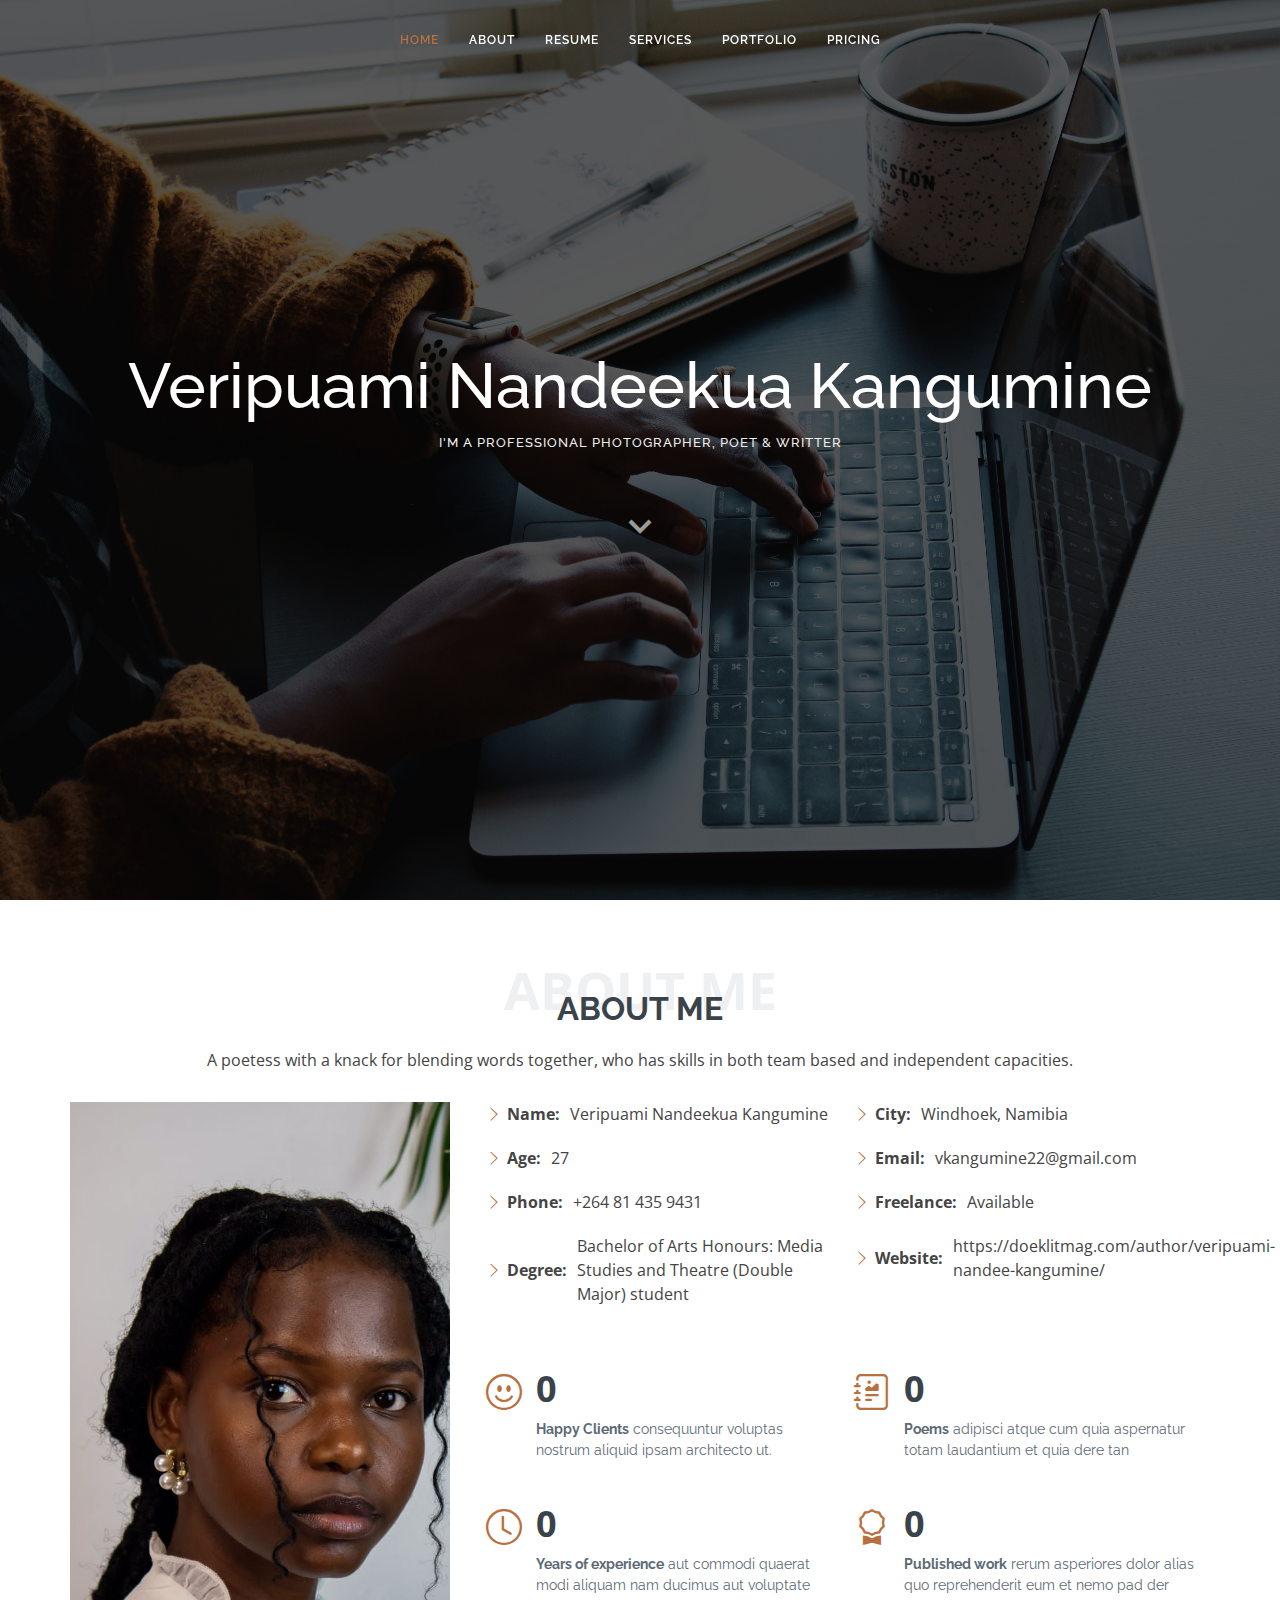
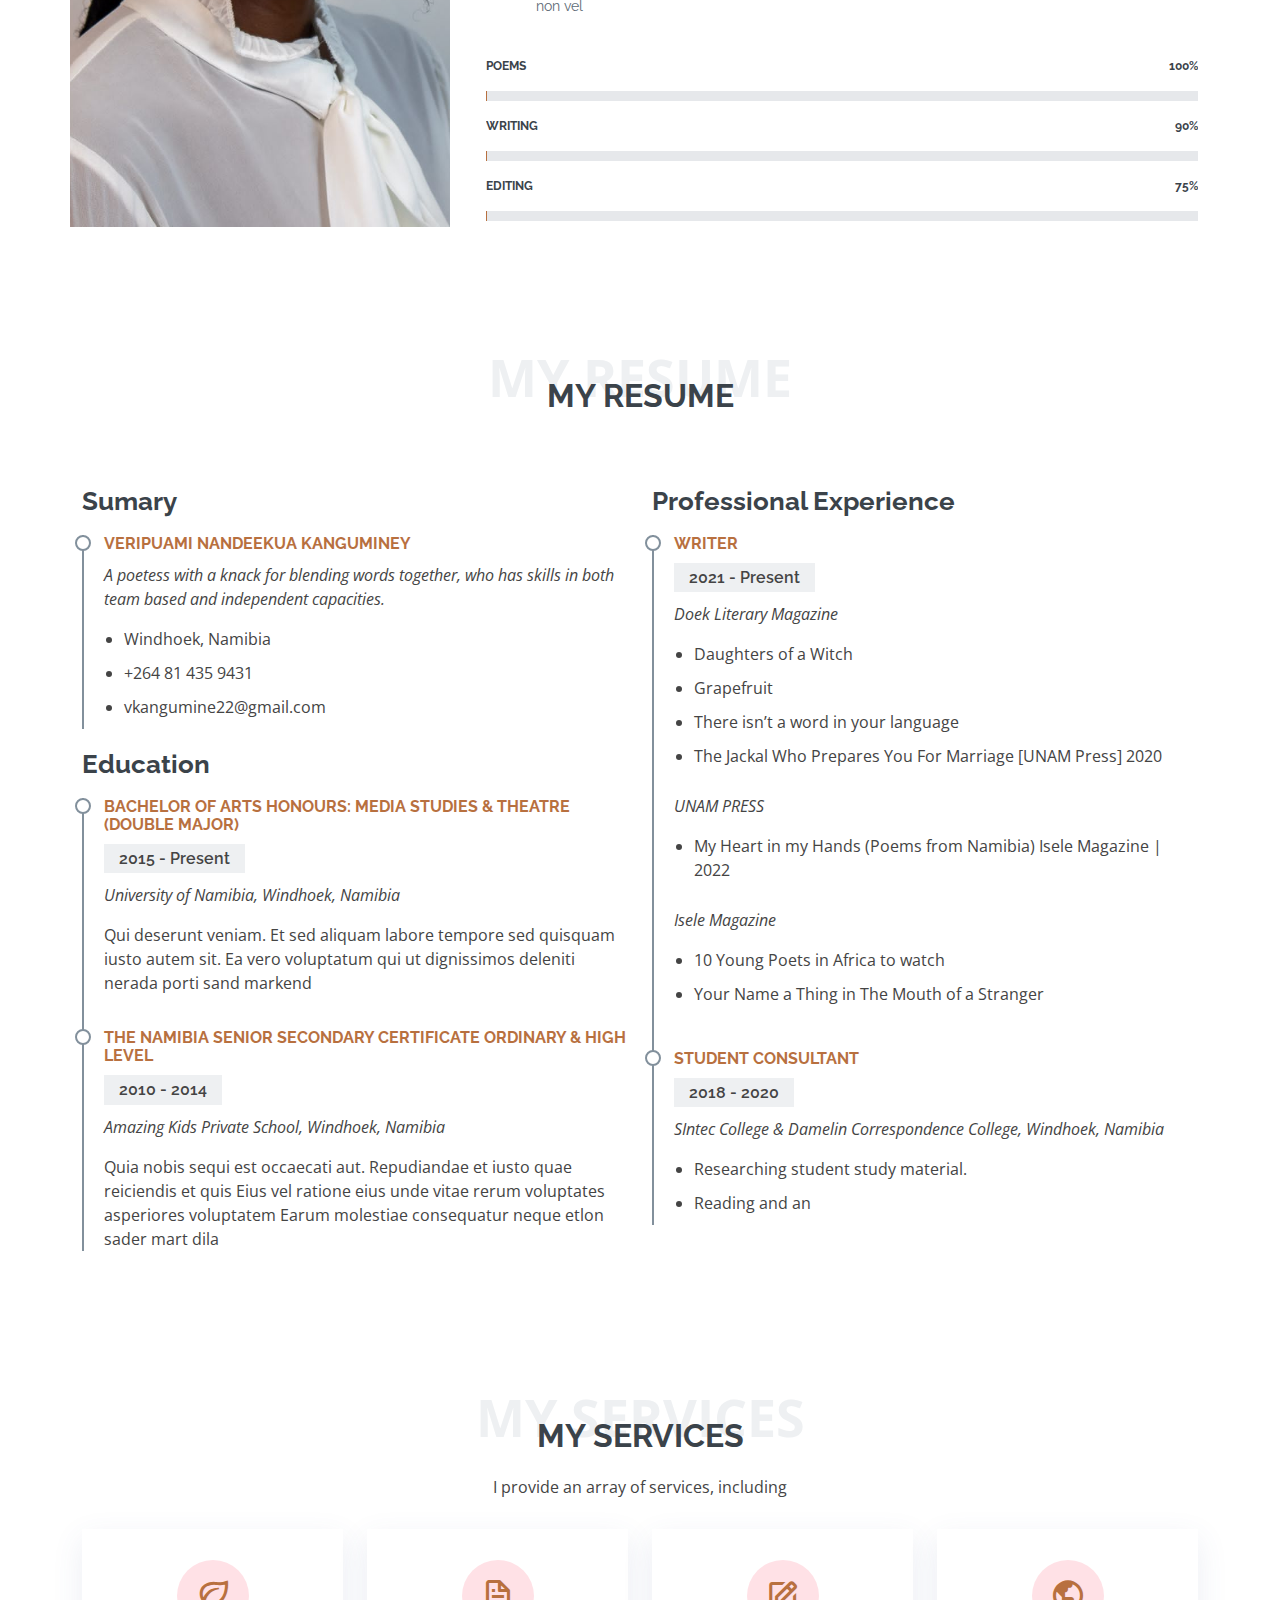
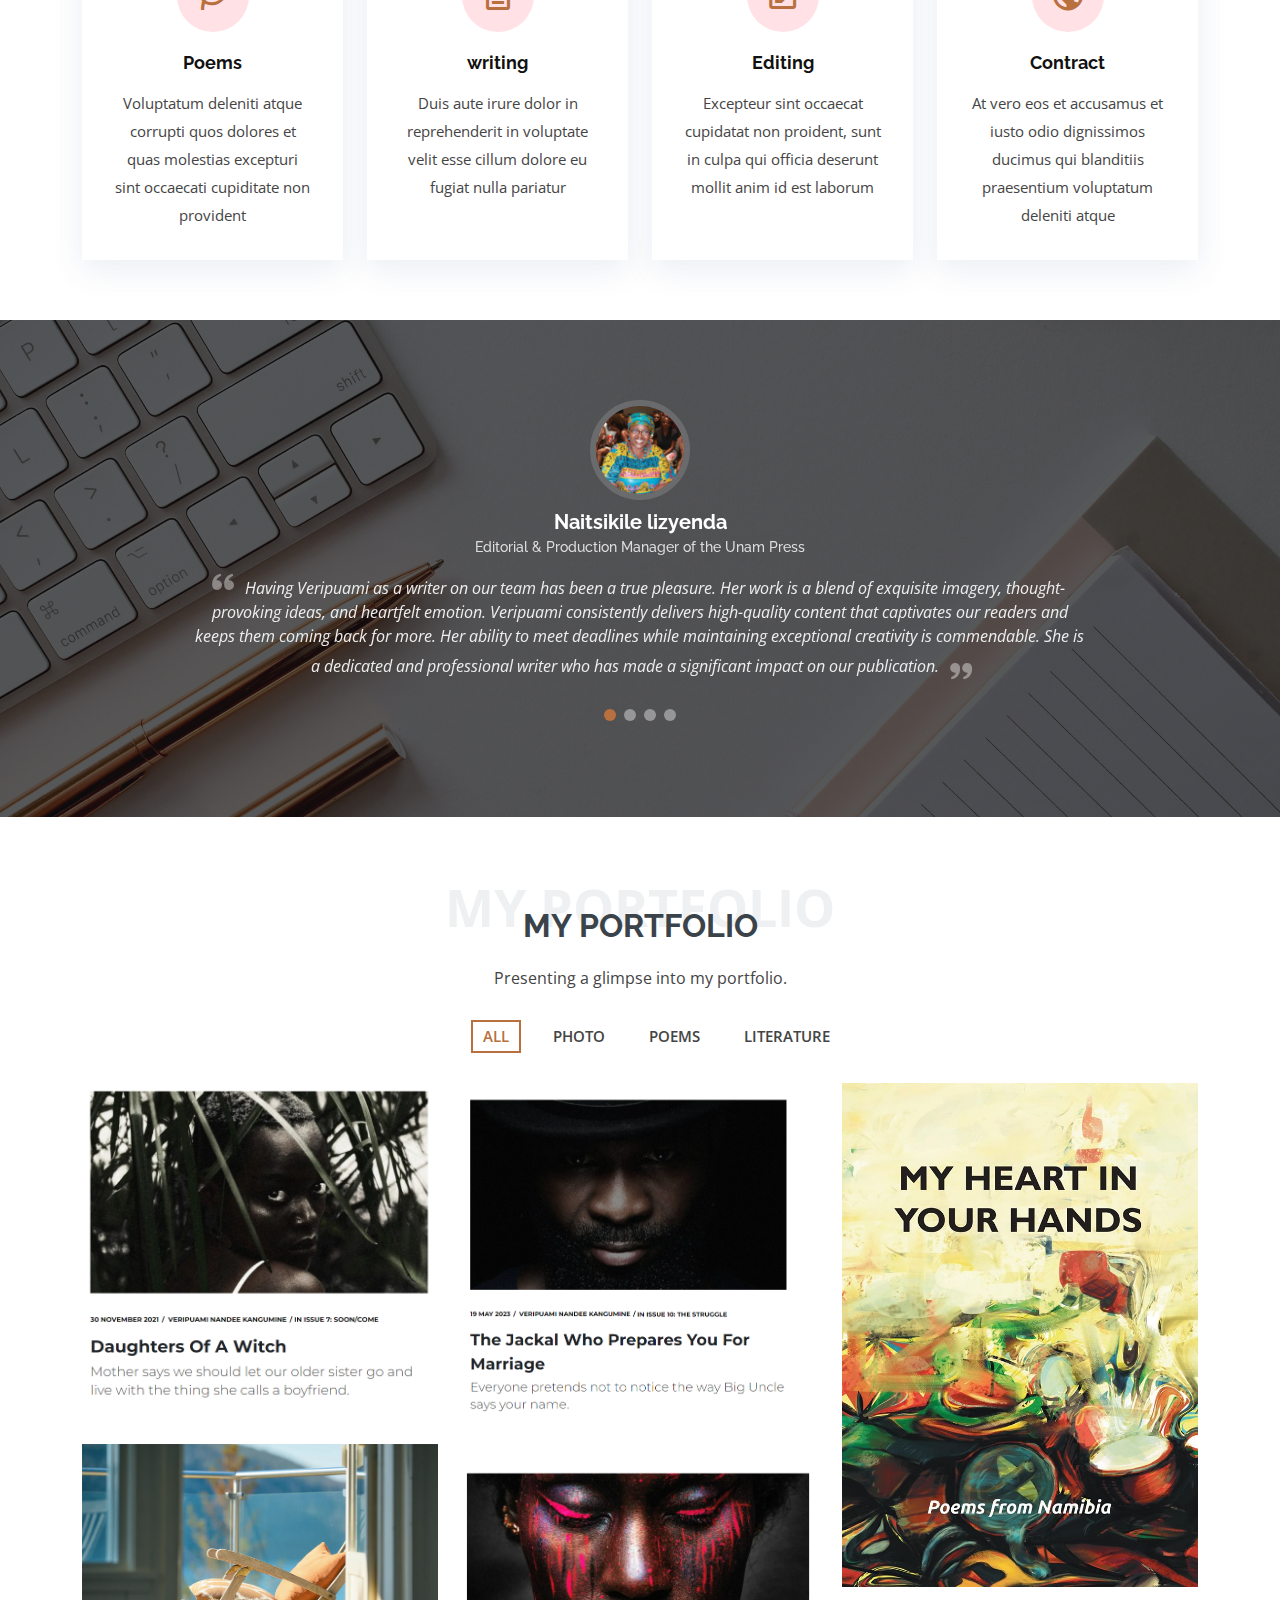
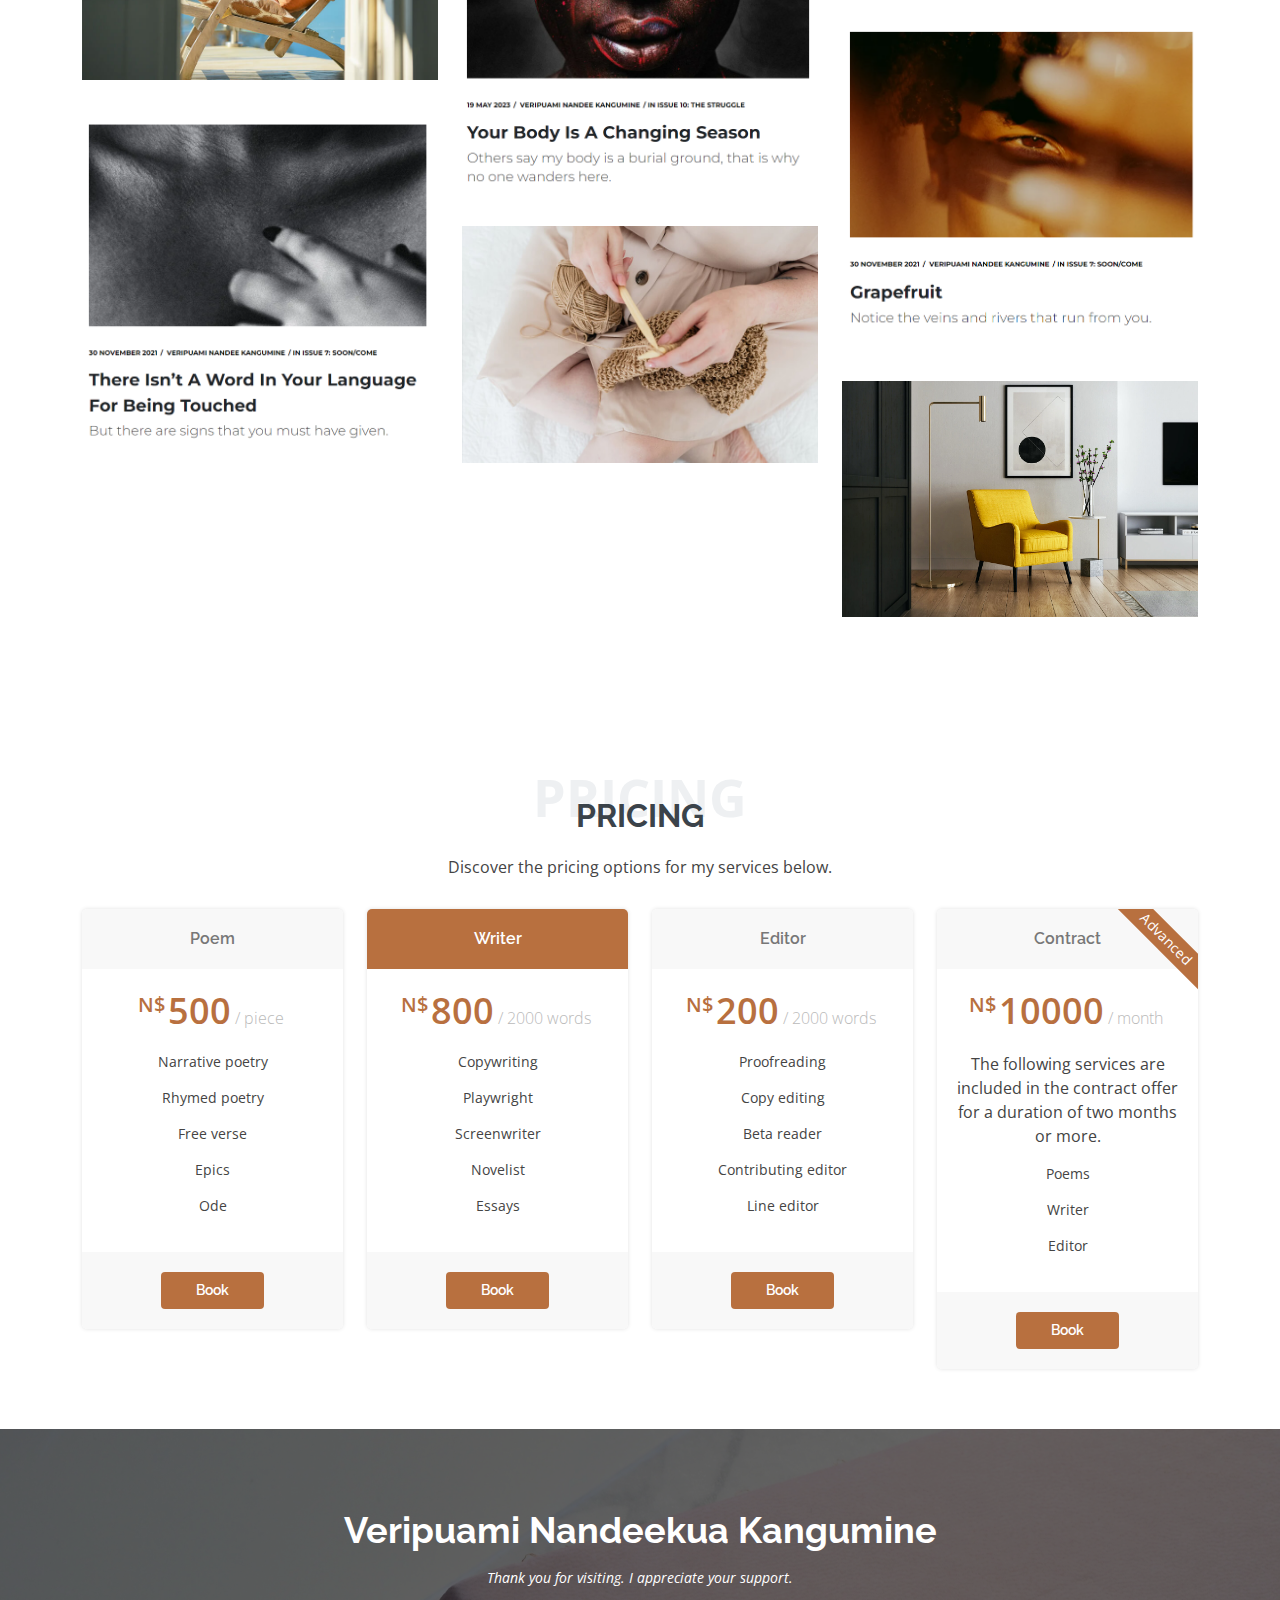
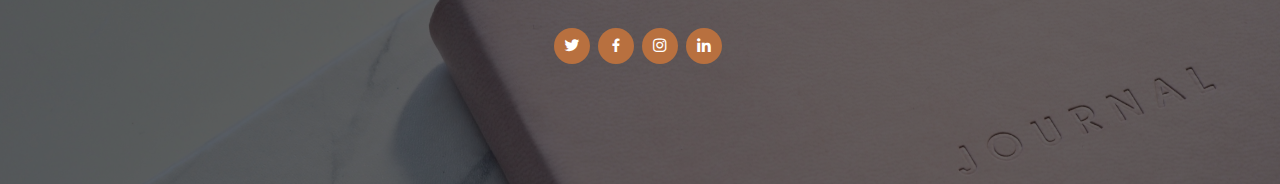
==== index.html @ 89e5da0b "files" ====
<!DOCTYPE html>
<html lang="en">

<head>
  <meta charset="utf-8">
  <meta content="width=device-width, initial-scale=1.0" name="viewport">

  <title>Veripuami Nandeekua Kangumine</title>
  <meta content="" name="description">
  <meta content="" name="keywords">

  <!-- Favicons -->
  <link href="assets/img/ICON.png" rel="icon">
  <link href="assets/img/ICON.png" rel="apple-touch-icon">

  <!-- Google Fonts -->
  <link href="https://fonts.googleapis.com/css?family=Open+Sans:300,300i,400,400i,600,600i,700,700i|Raleway:300,300i,400,400i,500,500i,600,600i,700,700i|Satisfy" rel="stylesheet">

  <!-- Vendor CSS Files -->
  <link href="assets/vendor/bootstrap/css/bootstrap.min.css" rel="stylesheet">
  <link href="assets/vendor/bootstrap-icons/bootstrap-icons.css" rel="stylesheet">
  <link href="assets/vendor/boxicons/css/boxicons.min.css" rel="stylesheet">
  <link href="assets/vendor/glightbox/css/glightbox.min.css" rel="stylesheet">
  <link href="assets/vendor/swiper/swiper-bundle.min.css" rel="stylesheet">

  <!-- Template Main CSS File -->
  <link href="assets/css/style.css" rel="stylesheet">

  <!-- =======================================================
  * Template Name: Laura
  * Updated: May 30 2023 with Bootstrap v5.3.0
  * Template URL: https://bootstrapmade.com/laura-free-creative-bootstrap-theme/
  * Author: BootstrapMade.com
  * License: https://bootstrapmade.com/license/
  ======================================================== -->
</head>

<body>

  <!-- ======= Header ======= -->
  <header id="header" class="fixed-top d-flex justify-content-center align-items-center header-transparent">

    <nav id="navbar" class="navbar">
      <ul>
        <li><a class="nav-link scrollto active" href="#hero">Home</a></li>
        <li><a class="nav-link scrollto" href="#about">About</a></li>
        <li><a class="nav-link scrollto" href="#resume">Resume</a></li>
        <li><a class="nav-link scrollto" href="#services">Services</a></li>
        <li><a class="nav-link scrollto " href="#portfolio">Portfolio</a></li>
        <li><a class="nav-link scrollto" href="#pricing">Pricing</a></li>
      </ul>
      <i class="bi bi-list mobile-nav-toggle"></i>
    </nav><!-- .navbar -->

  </header><!-- End Header -->

  <!-- ======= Hero Section ======= -->
  <section id="hero">
    <div class="hero-container">
      <h1>Veripuami Nandeekua Kangumine</h1>
      <h2>I'm a Professional Photographer, Poet & Writter</h2>
      <a href="#about" class="btn-scroll scrollto" title="Scroll Down"><i class="bx bx-chevron-down"></i></a>
    </div>
  </section><!-- End Hero -->

  <main id="main">

    <!-- ======= About Me Section ======= -->
    <section id="about" class="about">
      <div class="container">

        <div class="section-title">
          <span>About Me</span>
          <h2>About Me</h2>
          <p>A poetess with a knack for blending words together, who has skills in both team based and independent capacities.</p>
        </div>

        <div class="row">
          <div class="image col-lg-4 d-flex align-items-stretch justify-content-center justify-content-lg-start"></div>
          <div class="col-lg-8 d-flex flex-column align-items-stretch">
            <div class="content ps-lg-4 d-flex flex-column justify-content-center">
              <div class="row">
                <div class="col-lg-6">
                  <ul>
                    <li><i class="bi bi-chevron-right"></i> <strong>Name:</strong> <span>Veripuami Nandeekua Kangumine</span></li>
                    <li><i class="bi bi-chevron-right"></i> <strong>Age:</strong> <span>27</span></li>
                    <li><i class="bi bi-chevron-right"></i> <strong>Phone:</strong> <span>+264 81 435 9431</span></li>
                    <li><i class="bi bi-chevron-right"></i> <strong>Degree:</strong> <span>Bachelor of Arts Honours: Media Studies
                      and Theatre (Double Major) student</span></li>
                    
                  </ul>
                </div>
                <div class="col-lg-6">
                  <ul>
                    <li><i class="bi bi-chevron-right"></i> <strong>City:</strong> <span>Windhoek, Namibia</span></li>
                    <li><i class="bi bi-chevron-right"></i> <strong>Email:</strong> <span>vkangumine22@gmail.com</span></li>
                    <li><i class="bi bi-chevron-right"></i> <strong>Freelance:</strong> <span>Available</span></li>
                    <li><i class="bi bi-chevron-right"></i> <strong>Website:</strong> <span>https://doeklitmag.com/author/veripuami-nandee-kangumine/</span></li>
                  </ul>
                </div>
              </div>
              <div class="row mt-n4">
                <div class="col-md-6 mt-5 d-md-flex align-items-md-stretch">
                  <div class="count-box">
                    <i class="bi bi-emoji-smile" style="color: #b8703f;"></i>
                    <span data-purecounter-start="0" data-purecounter-end="3" data-purecounter-duration="1" class="purecounter"></span>
                    <p><strong>Happy Clients</strong> consequuntur voluptas nostrum aliquid ipsam architecto ut.</p>
                  </div>
                </div>

                <div class="col-md-6 mt-5 d-md-flex align-items-md-stretch">
                  <div class="count-box">
                    <i class="bi bi-journal-richtext" style="color: #b8703f;"></i>
                    <span data-purecounter-start="0" data-purecounter-end="215" data-purecounter-duration="1" class="purecounter"></span>
                    <p><strong>Poems</strong> adipisci atque cum quia aspernatur totam laudantium et quia dere tan</p>
                  </div>
                </div>

                <div class="col-md-6 mt-5 d-md-flex align-items-md-stretch">
                  <div class="count-box">
                    <i class="bi bi-clock" style="color: #b8703f;"></i>
                    <span data-purecounter-start="0" data-purecounter-end="5" data-purecounter-duration="1" class="purecounter"></span>
                    <p><strong>Years of experience</strong> aut commodi quaerat modi aliquam nam ducimus aut voluptate non vel</p>
                  </div>
                </div>

                <div class="col-md-6 mt-5 d-md-flex align-items-md-stretch">
                  <div class="count-box">
                    <i class="bi bi-award" style="color: #b8703f;"></i>
                    <span data-purecounter-start="0" data-purecounter-end="11" data-purecounter-duration="1" class="purecounter"></span>
                    <p><strong>Published work</strong> rerum asperiores dolor alias quo reprehenderit eum et nemo pad der</p>
                  </div>
                </div>
              </div>
            </div><!-- End .content-->

            <div class="skills-content ps-lg-4">
              <div class="progress">
                <span class="skill">Poems <i class="val">100%</i></span>
                <div class="progress-bar-wrap">
                  <div class="progress-bar" role="progressbar" aria-valuenow="100" aria-valuemin="0" aria-valuemax="100"></div>
                </div>
              </div>

              <div class="progress">
                <span class="skill">writing <i class="val">90%</i></span>
                <div class="progress-bar-wrap">
                  <div class="progress-bar" role="progressbar" aria-valuenow="90" aria-valuemin="0" aria-valuemax="100"></div>
                </div>
              </div>

              <div class="progress">
                <span class="skill">Editing <i class="val">75%</i></span>
                <div class="progress-bar-wrap">
                  <div class="progress-bar" role="progressbar" aria-valuenow="75" aria-valuemin="0" aria-valuemax="100"></div>
                </div>
              </div>
            </div>

          </div>
        </div>

      </div>
    </section><!-- End About Me Section -->

    <!-- ======= My Resume Section ======= -->
    <section id="resume" class="resume">
      <div class="container">

        <div class="section-title">
          <span>My Resume</span>
          <h2>My Resume</h2>
        </div>

        <div class="row">
          <div class="col-lg-6">
            <h3 class="resume-title">Sumary</h3>
            <div class="resume-item pb-0">
              <h4>Veripuami Nandeekua Kanguminey</h4>
              <p><em>A poetess with a knack for blending words together,
                who has skills in both team based and independent
                capacities.</em></p>
              <p>
              <ul>
                <li>Windhoek, Namibia</li>
                <li>+264 81 435 9431</li>
                <li>vkangumine22@gmail.com</li>
              </ul>
              </p>
            </div>

            <h3 class="resume-title">Education</h3>
            <div class="resume-item">
              <h4> Bachelor of Arts Honours: Media Studies &amp; Theatre (Double Major)</h4>
              <h5>2015 - Present</h5>
              <p><em>University of Namibia, Windhoek, Namibia</em></p>
              <p>Qui deserunt veniam. Et sed aliquam labore tempore sed quisquam iusto autem sit. Ea vero voluptatum qui ut dignissimos deleniti nerada porti sand markend</p>
            </div>
            <div class="resume-item">
              <h4>The Namibia Senior Secondary Certificate Ordinary &amp; High Level</h4>
              <h5>2010 - 2014</h5>
              <p><em>Amazing Kids Private School, Windhoek, Namibia</em></p>
              <p>Quia nobis sequi est occaecati aut. Repudiandae et iusto quae reiciendis et quis Eius vel ratione eius unde vitae rerum voluptates asperiores voluptatem Earum molestiae consequatur neque etlon sader mart dila</p>
            </div>
          </div>
          <div class="col-lg-6">
            <h3 class="resume-title">Professional Experience</h3>
            <div class="resume-item">
              <h4>Writer</h4>
              <h5>2021 - Present</h5>
              <p><em>Doek Literary Magazine</em></p>
              <p>
              <ul>
                <li>Daughters of a Witch</li>
                <li>Grapefruit</li>
                <li>There isn’t a word in your language</li>
                <li>The Jackal Who Prepares You For Marriage [UNAM Press] 2020</li>
              </ul>
              </p>
              <p><em>UNAM PRESS</em></p>
              <p>
              <ul>
                <li>My Heart in my Hands (Poems from Namibia) Isele Magazine | 2022</li>
              </ul>
              </p>
              <p><em>Isele Magazine </em></p>
              <p>
              <ul>
                <li>10 Young Poets in Africa to watch</li>
                <li>Your Name a Thing in The Mouth of a Stranger</li>
              </ul>
              </p>
            </div>
            <div class="resume-item">
              <h4>Student Consultant</h4>
              <h5>2018 - 2020</h5>
              <p><em>SIntec College & Damelin Correspondence College, Windhoek, Namibia</em></p>
              <p>
              <ul>
                <li>Researching student study material.</li>
                <li>Reading and an</li>
              </ul>
              </p>
            </div>
          </div>
        </div>

      </div>
    </section><!-- End My Resume Section -->

    <!-- ======= My Services Section ======= -->
    <section id="services" class="services">
      <div class="container">

        <div class="section-title">
          <span>My Services</span>
          <h2>My Services</h2>
          <p>I provide an array of services, including</p>
        </div>

        <div class="row">
          <div class="col-md-6 col-lg-3 d-flex align-items-stretch mb-5 mb-lg-0">
            <div class="icon-box">
              <div class="icon"><i class="bx bx-leaf"></i></div>
              <h4 class="title"><a href="">Poems</a></h4>
              <p class="description">Voluptatum deleniti atque corrupti quos dolores et quas molestias excepturi sint occaecati cupiditate non provident</p>
            </div>
          </div>

          <div class="col-md-6 col-lg-3 d-flex align-items-stretch mb-5 mb-lg-0">
            <div class="icon-box">
              <div class="icon"><i class="bx bx-file"></i></div>
              <h4 class="title"><a href="">writing</a></h4>
              <p class="description">Duis aute irure dolor in reprehenderit in voluptate velit esse cillum dolore eu fugiat nulla pariatur</p>
            </div>
          </div>

          <div class="col-md-6 col-lg-3 d-flex align-items-stretch mb-5 mb-lg-0">
            <div class="icon-box">
              <div class="icon"><i class="bx bx-edit"></i></div>
              <h4 class="title"><a href="">Editing</a></h4>
              <p class="description">Excepteur sint occaecat cupidatat non proident, sunt in culpa qui officia deserunt mollit anim id est laborum</p>
            </div>
          </div>

          <div class="col-md-6 col-lg-3 d-flex align-items-stretch mb-5 mb-lg-0">
            <div class="icon-box">
              <div class="icon"><i class="bx bx-world"></i></div>
              <h4 class="title"><a href="">Contract</a></h4>
              <p class="description">At vero eos et accusamus et iusto odio dignissimos ducimus qui blanditiis praesentium voluptatum deleniti atque</p>
            </div>
          </div>

        </div>

      </div>
    </section><!-- End My Services Section -->

    <!-- ======= Testimonials Section ======= -->
    <section id="testimonials" class="testimonials">
      <div class="container position-relative">

        <div class="testimonials-slider swiper" data-aos="fade-up" data-aos-delay="100">
          <div class="swiper-wrapper">

            <div class="swiper-slide">
              <div class="testimonial-item">
                <img src="assets/img/testimonials/testimonials-1.jpg" class="testimonial-img" alt="">
                <h3>Naitsikile lizyenda</h3>
                <h4>Editorial & Production Manager of the Unam Press</h4>
                <p>
                  <i class="bx bxs-quote-alt-left quote-icon-left"></i>
                  Having Veripuami as a writer on our team has been a true pleasure. Her work is a blend of exquisite imagery, thought-provoking ideas, and heartfelt emotion. Veripuami consistently delivers high-quality content that captivates our readers and keeps them coming back for more. Her ability to meet deadlines while maintaining exceptional creativity is commendable. She is a dedicated and professional writer who has made a significant impact on our publication.
                  <i class="bx bxs-quote-alt-right quote-icon-right"></i>
                </p>
              </div>
            </div><!-- End testimonial item -->

            <div class="swiper-slide">
              <div class="testimonial-item">
                <img src="assets/img/testimonials/testimonials-2.jpg" class="testimonial-img" alt="">
                <h3>Remy Ngamije</h3>
                <h4>Editor in Chief at Doek Literary Magazine</h4>
                <p>
                  <i class="bx bxs-quote-alt-left quote-icon-left"></i>
                  Verii’s poetry wakes up chooses truth every morning ‘My mother says we should let our older sister go and live with the thing she calls a boyfriend.’ BRUH.
                  <i class="bx bxs-quote-alt-right quote-icon-right"></i>
                </p>
              </div>
            </div><!-- End testimonial item -->

            <div class="swiper-slide">
              <div class="testimonial-item">
                <img src="assets/img/testimonials/testimonials-3.png" class="testimonial-img" alt="">
                <h3>Nguundja Kandjii</h3>
                <h4>Fashion blogger | Actor | Director</h4>
                <p>
                  <i class="bx bxs-quote-alt-left quote-icon-left"></i>
                  I stumbled upon Veripuami's writing by chance, and it felt like discovering a hidden gem. Her words effortlessly paint vivid images and evoke profound emotions. As a fellow young woman, her work speaks directly to my heart, empowering me and reminding me of the power of my own voice. She is a rising star in the literary world, and I can't wait to see where her talent takes her.
                  <i class="bx bxs-quote-alt-right quote-icon-right"></i>
                </p>
              </div>
            </div><!-- End testimonial item -->

            <div class="swiper-slide">
              <div class="testimonial-item">
                <img src="assets/img/testimonials/testimonials-4.jpg" class="testimonial-img" alt="">
                <h3>Matt Brandon</h3>
                <h4>Freelancer</h4>
                <p>
                  <i class="bx bxs-quote-alt-left quote-icon-left"></i>
                  I stumbled upon Veripuami's writing by chance, and it felt like discovering a hidden gem. Her words effortlessly paint vivid images and evoke profound emotions. As a fellow young woman, her work speaks directly to my heart, empowering me and reminding me of the power of my own voice. She is a rising star in the literary world, and I can't wait to see where her talent takes her.
                  <i class="bx bxs-quote-alt-right quote-icon-right"></i>
                </p>
              </div>
            </div><!-- End testimonial item -->

          </div>
          <div class="swiper-pagination"></div>
        </div>

      </div>
    </section><!-- End Testimonials Section -->

    <!-- ======= My Portfolio Section ======= -->
    <section id="portfolio" class="portfolio">
      <div class="container">

        <div class="section-title">
          <span>My Portfolio</span>
          <h2>My Portfolio</h2>
          <p>Presenting a glimpse into my portfolio.</p>
        </div>

        <ul id="portfolio-flters" class="d-flex justify-content-center">
          <li data-filter="*" class="filter-active">All</li>
          <li data-filter=".filter-ph">Photo</li>
          <li data-filter=".filter-p">Poems</li>
          <li data-filter=".filter-l">Literature</li>
        </ul>

        <div class="row portfolio-container">

          <div class="col-lg-4 col-md-6 portfolio-item filter-p">
            <div class="portfolio-img"><img src="assets/img/portfolio/portfolio-1.png" class="img-fluid" alt=""></div>
            <div class="portfolio-info">
              <h4>Poem</h4>
              <p>Daughters Of A Witch</p>
              <a href="assets/img/portfolio/portfolio-1.png" data-gallery="portfolioGallery" class="portfolio-lightbox preview-link" title="Poem 1"><i class="bx bx-plus"></i></a>
              <a href="portfolio-details.html" class="details-link" title="More Details"><i class="bx bx-link"></i></a>
            </div>
          </div>

          <div class="col-lg-4 col-md-6 portfolio-item filter-p">
            <div class="portfolio-img"><img src="assets/img/portfolio/portfolio-2.png" class="img-fluid" alt=""></div>
            <div class="portfolio-info">
              <h4>Poem</h4>
              <p>The Jackal Who Prepares You For Marriage</p>
              <a href="assets/img/portfolio/portfolio-2.png" data-gallery="portfolioGallery" class="portfolio-lightbox preview-link" title="Poem 2"><i class="bx bx-plus"></i></a>
              <a href="portfolio-details1.html" class="details-link" title="More Details"><i class="bx bx-link"></i></a>
            </div>
          </div>

          <div class="col-lg-4 col-md-6 portfolio-item filter-l">
            <div class="portfolio-img"><img src="assets/img/portfolio/portfolio-3.jpg" class="img-fluid" alt=""></div>
            <div class="portfolio-info">
              <h4>Literature</h4>
              <p>My heart in your hands: poems from Namibia</p>
              <a href="assets/img/portfolio/portfolio-3.jpg" data-gallery="portfolioGallery" class="portfolio-lightbox preview-link" title="Literature"><i class="bx bx-plus"></i></a>
              <a href="portfolio-details2.html" class="details-link" title="More Details"><i class="bx bx-link"></i></a>
            </div>
          </div>

          <div class="col-lg-4 col-md-6 portfolio-item filter-l">
            <div class="portfolio-img"><img src="assets/img/portfolio/portfolio-4.jpg" class="img-fluid" alt=""></div>
            <div class="portfolio-info">
              <h4>Card 2</h4>
              <p>Card</p>
              <a href="assets/img/portfolio/portfolio-4.jpg" data-gallery="portfolioGallery" class="portfolio-lightbox preview-link" title="Card 2"><i class="bx bx-plus"></i></a>
              <a href="portfolio-details.html" class="details-link" title="More Details"><i class="bx bx-link"></i></a>
            </div>
          </div>

          <div class="col-lg-4 col-md-6 portfolio-item filter-p">
            <div class="portfolio-img"><img src="assets/img/portfolio/portfolio-5.png" class="img-fluid" alt=""></div>
            <div class="portfolio-info">
              <h4>Poem</h4>
              <p>Your Body Is A Changing Season</p>
              <a href="assets/img/portfolio/portfolio-5.png" data-gallery="portfolioGallery" class="portfolio-lightbox preview-link" title="Poem 3"><i class="bx bx-plus"></i></a>
              <a href="portfolio-details5.html" class="details-link" title="More Details"><i class="bx bx-link"></i></a>
            </div>
          </div>

          <div class="col-lg-4 col-md-6 portfolio-item filter-p">
            <div class="portfolio-img"><img src="assets/img/portfolio/portfolio-6.png" class="img-fluid" alt=""></div>
            <div class="portfolio-info">
              <h4>Poem</h4>
              <p>Grapefruit</p>
              <a href="assets/img/portfolio/portfolio-6.png" data-gallery="portfolioGallery" class="portfolio-lightbox preview-link" title="Poem 4"><i class="bx bx-plus"></i></a>
              <a href="portfolio-details6.html" class="details-link" title="More Details"><i class="bx bx-link"></i></a>
            </div>
          </div>

          <div class="col-lg-4 col-md-6 portfolio-item filter-p">
            <div class="portfolio-img"><img src="assets/img/portfolio/portfolio-7.png" class="img-fluid" alt=""></div>
            <div class="portfolio-info">
              <h4>Poem</h4>
              <p>There Isn’t A Word In Your Language For Being Touched</p>
              <a href="assets/img/portfolio/portfolio-7.png" data-gallery="portfolioGallery" class="portfolio-lightbox preview-link" title="Poem 5"><i class="bx bx-plus"></i></a>
              <a href="portfolio-details7.html" class="details-link" title="More Details"><i class="bx bx-link"></i></a>
            </div>
          </div>

          <div class="col-lg-4 col-md-6 portfolio-item filter-l">
            <div class="portfolio-img"><img src="assets/img/portfolio/portfolio-8.jpg" class="img-fluid" alt=""></div>
            <div class="portfolio-info">
              <h4>Card 3</h4>
              <p>Card</p>
              <a href="assets/img/portfolio/portfolio-8.jpg" data-gallery="portfolioGallery" class="portfolio-lightbox preview-link" title="Card 3"><i class="bx bx-plus"></i></a>
              <a href="portfolio-details.html" class="details-link" title="More Details"><i class="bx bx-link"></i></a>
            </div>
          </div>

          <div class="col-lg-4 col-md-6 portfolio-item filter-l">
            <div class="portfolio-img"><img src="assets/img/portfolio/portfolio-9.jpg" class="img-fluid" alt=""></div>
            <div class="portfolio-info">
              <h4>Poem</h4>
              <p>Web</p>
              <a href="assets/img/portfolio/portfolio-9.jpg" data-gallery="portfolioGallery" class="portfolio-lightbox preview-link" title="Web 3"><i class="bx bx-plus"></i></a>
              <a href="portfolio-details.html" class="details-link" title="More Details"><i class="bx bx-link"></i></a>
            </div>
          </div>

        </div>

      </div>
    </section><!-- End My Portfolio Section -->

    <!-- ======= Pricing Section ======= -->
    <section id="pricing" class="pricing">
      <div class="container">

        <div class="section-title">
          <span>Pricing</span>
          <h2>Pricing</h2>
          <p>Discover the pricing options for my services below.</p>
        </div>

        <div class="row">

          <div class="col-lg-3 col-md-6">
            <div class="box">
              <h3>Poem</h3>
              <h4><sup>N$</sup>500<span> / piece</span></h4>
              <ul>
                <li>Narrative poetry</li>
                <li>Rhymed poetry</li>
                <li>Free verse</li>
                <li>Epics</li>
                <li>Ode</li>
              </ul>
              <div class="btn-wrap">
                <a href="#" class="btn-buy">Book</a>
              </div>
            </div>
          </div>

          <div class="col-lg-3 col-md-6 mt-4 mt-md-0">
            <div class="box featured">
              <h3>Writer</h3>
              <h4><sup>N$</sup>800<span> / 2000 words</span></h4>
              <ul>
                <li>Copywriting</li>
                <li>Playwright</li>
                <li>Screenwriter</li>
                <li>Novelist</li>
                <li>Essays</li>
              </ul>
              <div class="btn-wrap">
                <a href="#" class="btn-buy">Book</a>
              </div>
            </div>
          </div>

          <div class="col-lg-3 col-md-6 mt-4 mt-lg-0">
            <div class="box">
              <h3>Editor</h3>
              <h4><sup>N$</sup>200<span> / 2000 words</span></h4>
              <ul>
                <li>Proofreading</li>
                <li>Copy editing</li>
                <li>Beta reader</li>
                <li>Contributing editor</li>
                <li>Line editor</li>
              </ul>
              <div class="btn-wrap">
                <a href="#" class="btn-buy">Book</a>
              </div>
            </div>
          </div>

          <div class="col-lg-3 col-md-6 mt-4 mt-lg-0">
            <div class="box">
              <span class="advanced">Advanced</span>
              <h3>Contract</h3>
              <h4><sup>N$</sup>10000<span> / month</span></h4>
              <p>The following services are included in the contract offer for a duration of two months or more.</p>
              <ul>
                <li>Poems</li>
                <li>Writer</li>
                <li>Editor</li>
              </ul>
              <div class="btn-wrap">
                <a href="#" class="btn-buy">Book</a>
              </div>
            </div>
          </div>

        </div>

      </div>
    </section><!-- End Pricing Section -->

  </main><!-- End #main -->

  <!-- ======= Footer ======= -->
  <footer id="footer">
    <div class="container">
      <h3>Veripuami Nandeekua Kangumine</h3>
      <p>Thank you for visiting. I appreciate your support.</p>
      <div class="social-links">
        <a href="#" class="twitter"><i class="bx bxl-twitter"></i></a>
        <a href="https://www.facebook.com/veriithatchick.kangumine.5" class="facebook"><i class="bx bxl-facebook"></i></a>
        <a href="https://www.instagram.com/veripoems/" class="instagram"><i class="bx bxl-instagram"></i></a>
        <a href="#" class="linkedin"><i class="bx bxl-linkedin"></i></a>
      </div>
    </div>
  </footer><!-- End Footer -->

  <a href="#" class="back-to-top d-flex align-items-center justify-content-center"><i class="bi bi-arrow-up-short"></i></a>

  <!-- Vendor JS Files -->
  <script src="assets/vendor/purecounter/purecounter_vanilla.js"></script>
  <script src="assets/vendor/bootstrap/js/bootstrap.bundle.min.js"></script>
  <script src="assets/vendor/glightbox/js/glightbox.min.js"></script>
  <script src="assets/vendor/isotope-layout/isotope.pkgd.min.js"></script>
  <script src="assets/vendor/swiper/swiper-bundle.min.js"></script>
  <script src="assets/vendor/waypoints/noframework.waypoints.js"></script>
  <script src="assets/vendor/php-email-form/validate.js"></script>

  <!-- Template Main JS File -->
  <script src="assets/js/main.js"></script>

</body>

</html>
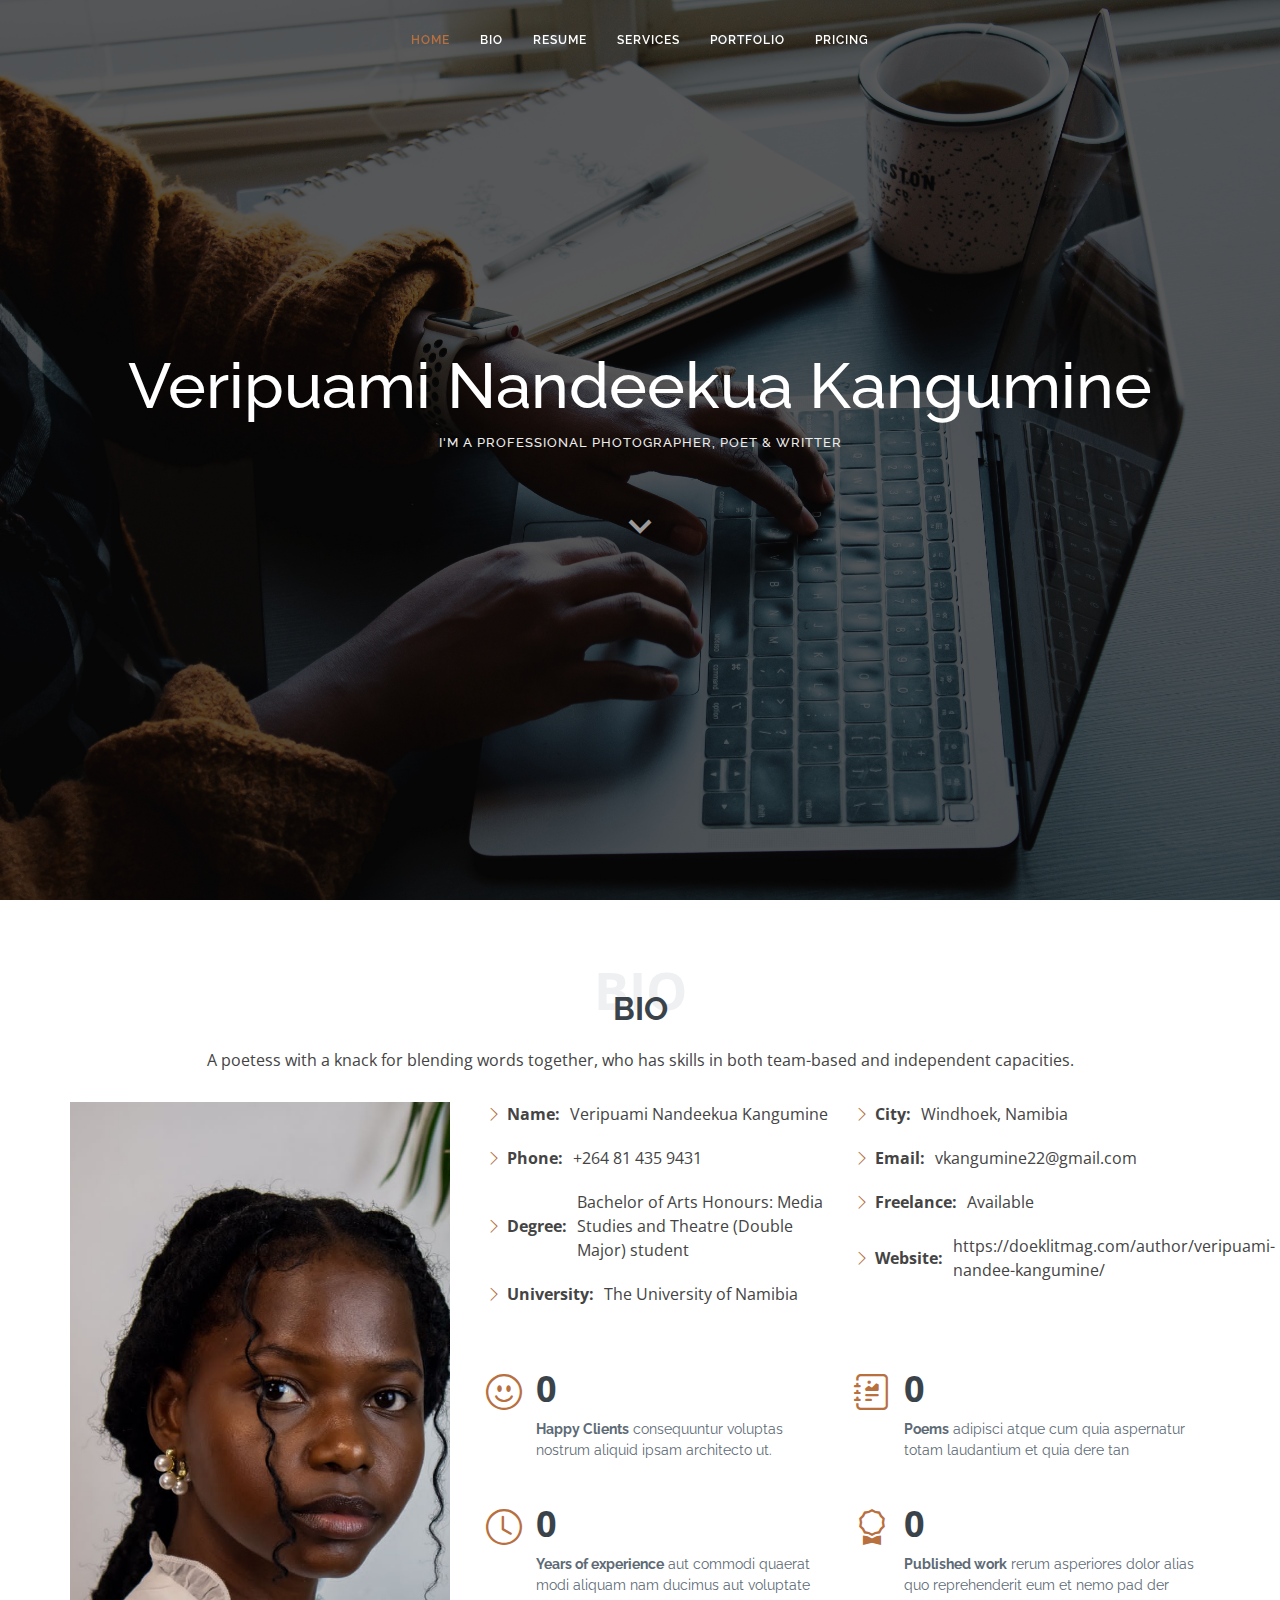
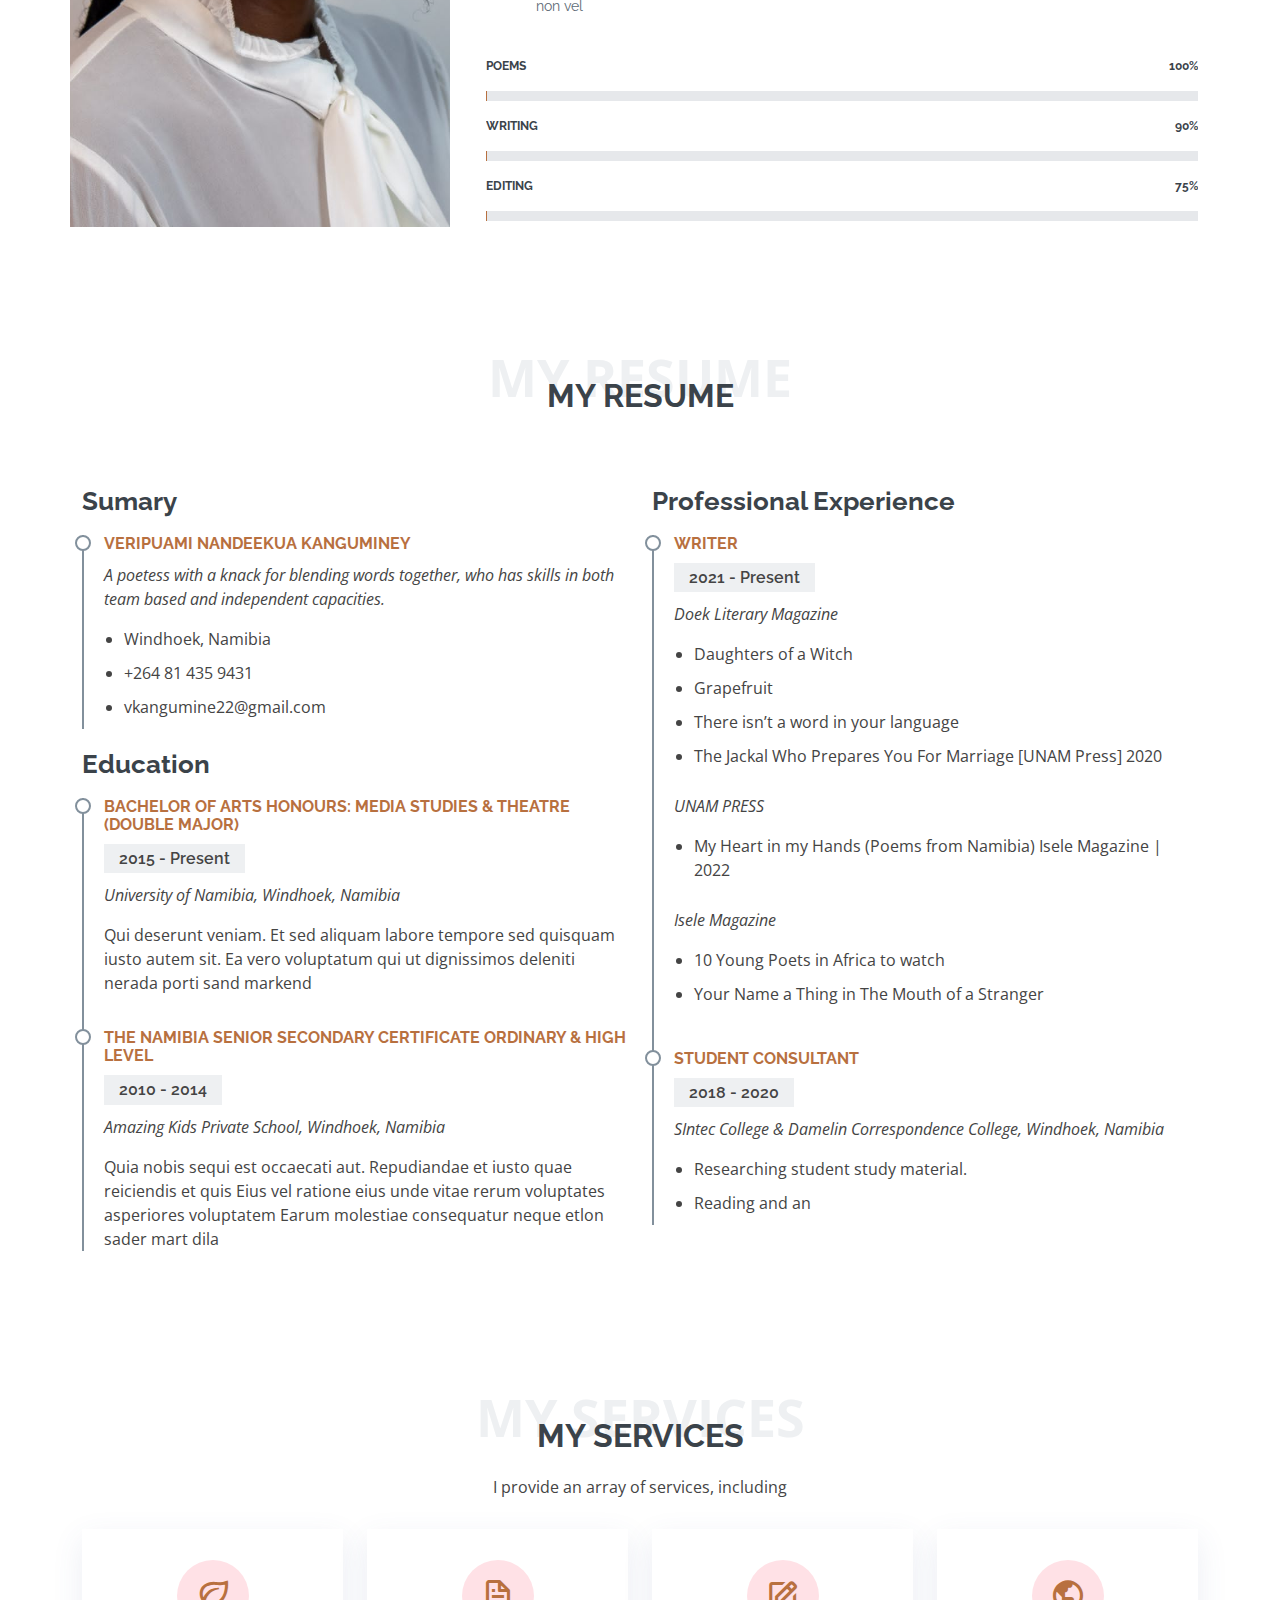
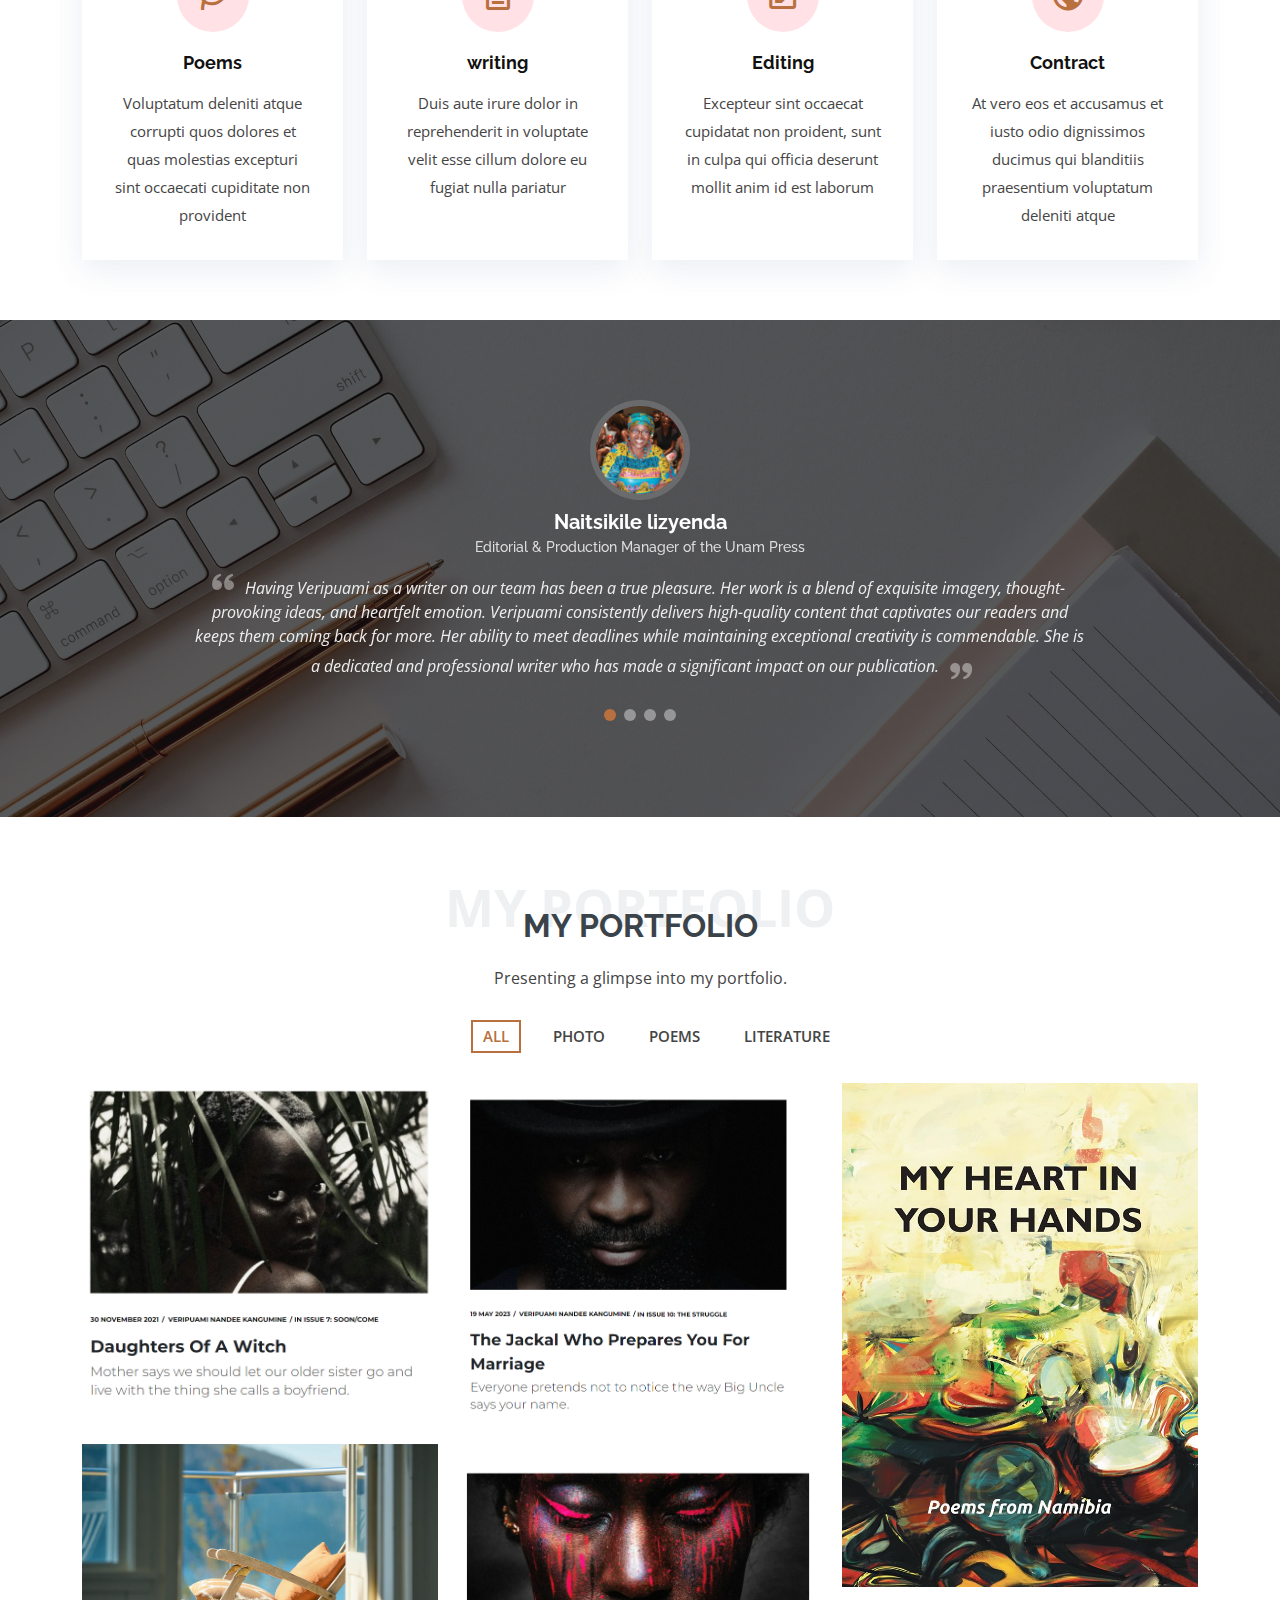
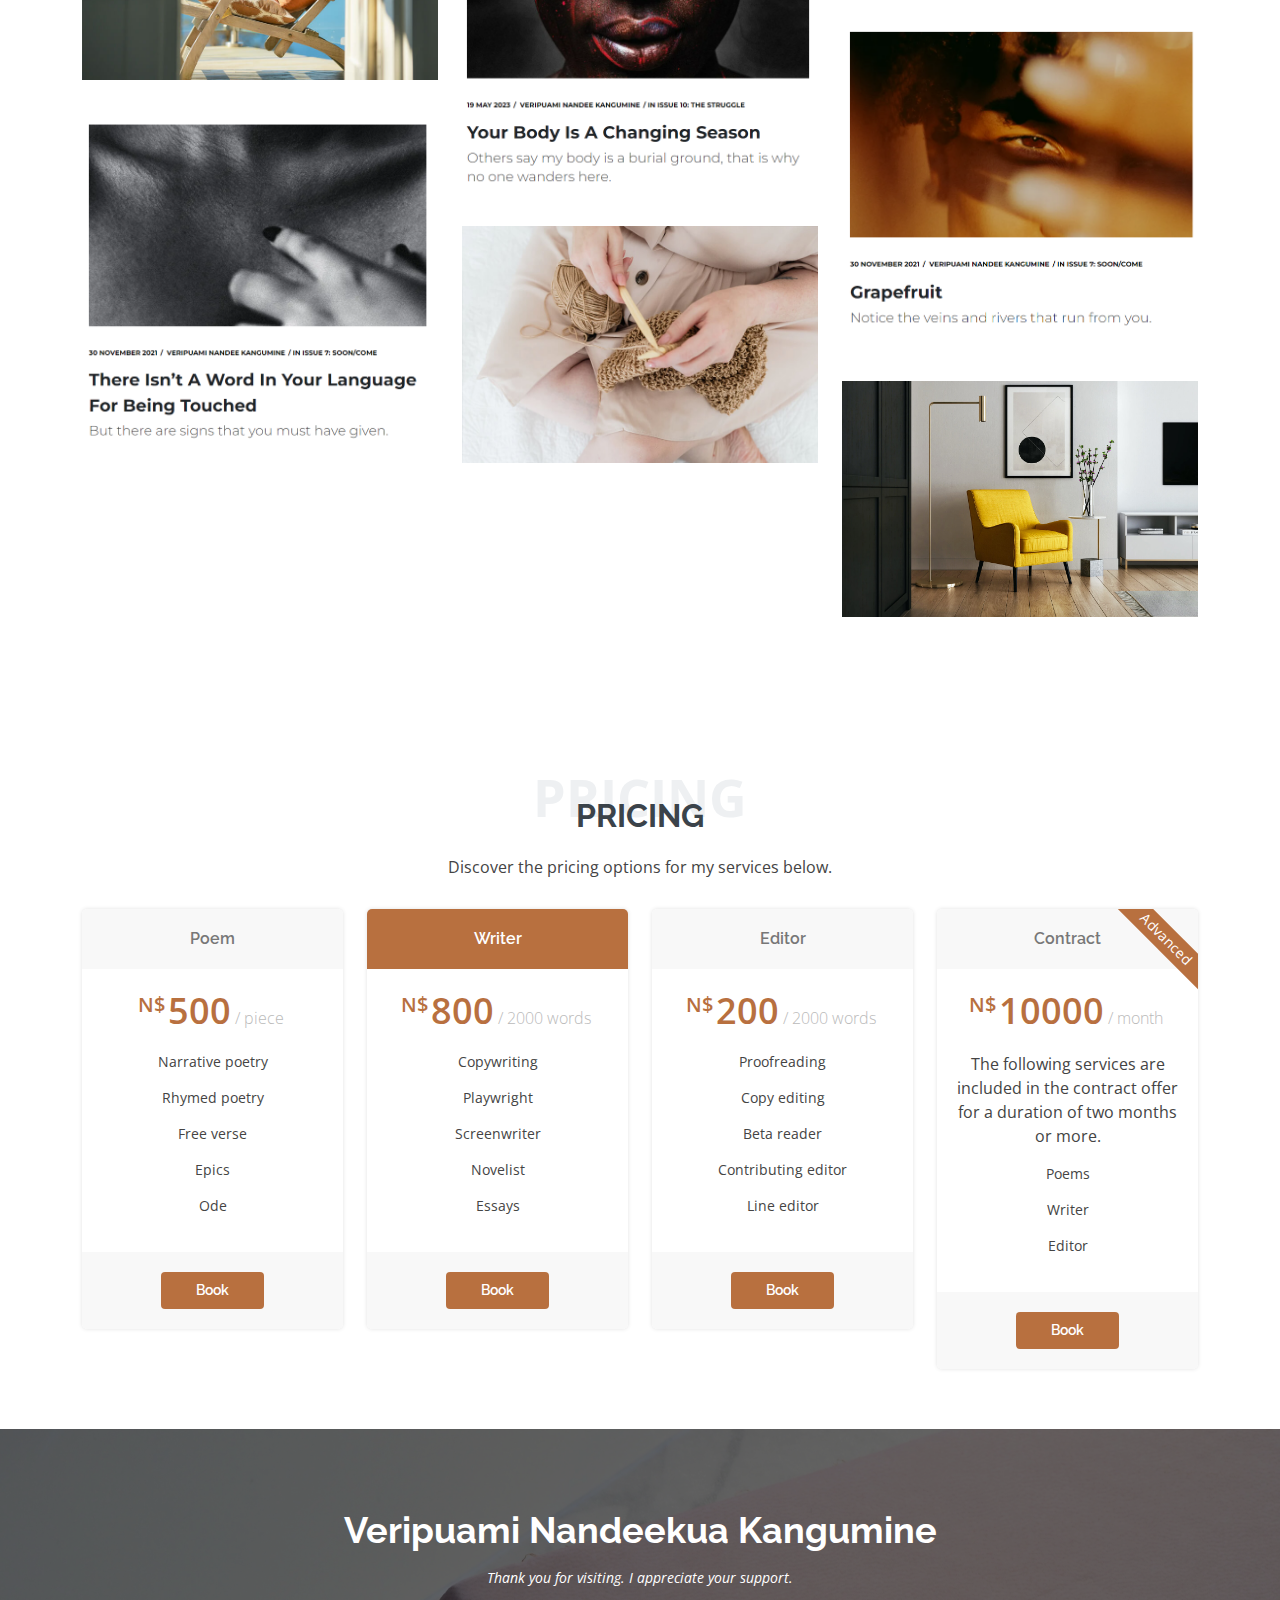
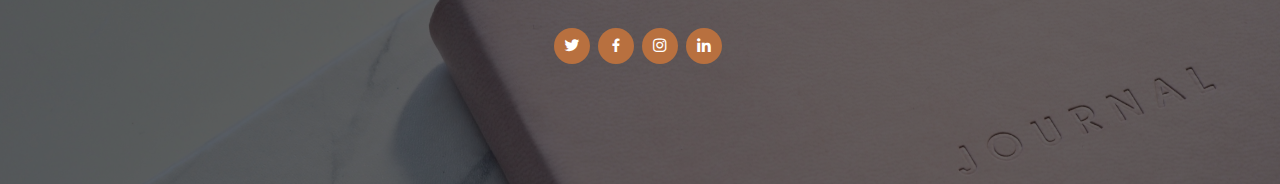
==== commit 6d20235c: "Update index.html" ====
--- a/index.html
+++ b/index.html
@@ -5,7 +5,7 @@
   <meta charset="utf-8">
   <meta content="width=device-width, initial-scale=1.0" name="viewport">
 
-  <title>Veripuami Nandeekua Kangumine</title>
+  <title>Veripuami Nandee Kangumine</title>
   <meta content="" name="description">
   <meta content="" name="keywords">
 
@@ -43,7 +43,7 @@
     <nav id="navbar" class="navbar">
       <ul>
         <li><a class="nav-link scrollto active" href="#hero">Home</a></li>
-        <li><a class="nav-link scrollto" href="#about">About</a></li>
+        <li><a class="nav-link scrollto" href="#about">Bio</a></li>
         <li><a class="nav-link scrollto" href="#resume">Resume</a></li>
         <li><a class="nav-link scrollto" href="#services">Services</a></li>
         <li><a class="nav-link scrollto " href="#portfolio">Portfolio</a></li>
@@ -70,9 +70,9 @@
       <div class="container">
 
         <div class="section-title">
-          <span>About Me</span>
-          <h2>About Me</h2>
-          <p>A poetess with a knack for blending words together, who has skills in both team based and independent capacities.</p>
+          <span>Bio</span>
+          <h2>Bio</h2>
+          <p>A poetess with a knack for blending words together, who has skills in both team-based and independent capacities.</p>
         </div>
 
         <div class="row">
@@ -83,10 +83,10 @@
                 <div class="col-lg-6">
                   <ul>
                     <li><i class="bi bi-chevron-right"></i> <strong>Name:</strong> <span>Veripuami Nandeekua Kangumine</span></li>
-                    <li><i class="bi bi-chevron-right"></i> <strong>Age:</strong> <span>27</span></li>
                     <li><i class="bi bi-chevron-right"></i> <strong>Phone:</strong> <span>+264 81 435 9431</span></li>
                     <li><i class="bi bi-chevron-right"></i> <strong>Degree:</strong> <span>Bachelor of Arts Honours: Media Studies
                       and Theatre (Double Major) student</span></li>
+                    <li><i class="bi bi-chevron-right"></i> <strong>University:</strong> <span>The University of Namibia</span></li>
                     
                   </ul>
                 </div>
@@ -593,4 +593,4 @@
 
 </body>
 
-</html>+</html>
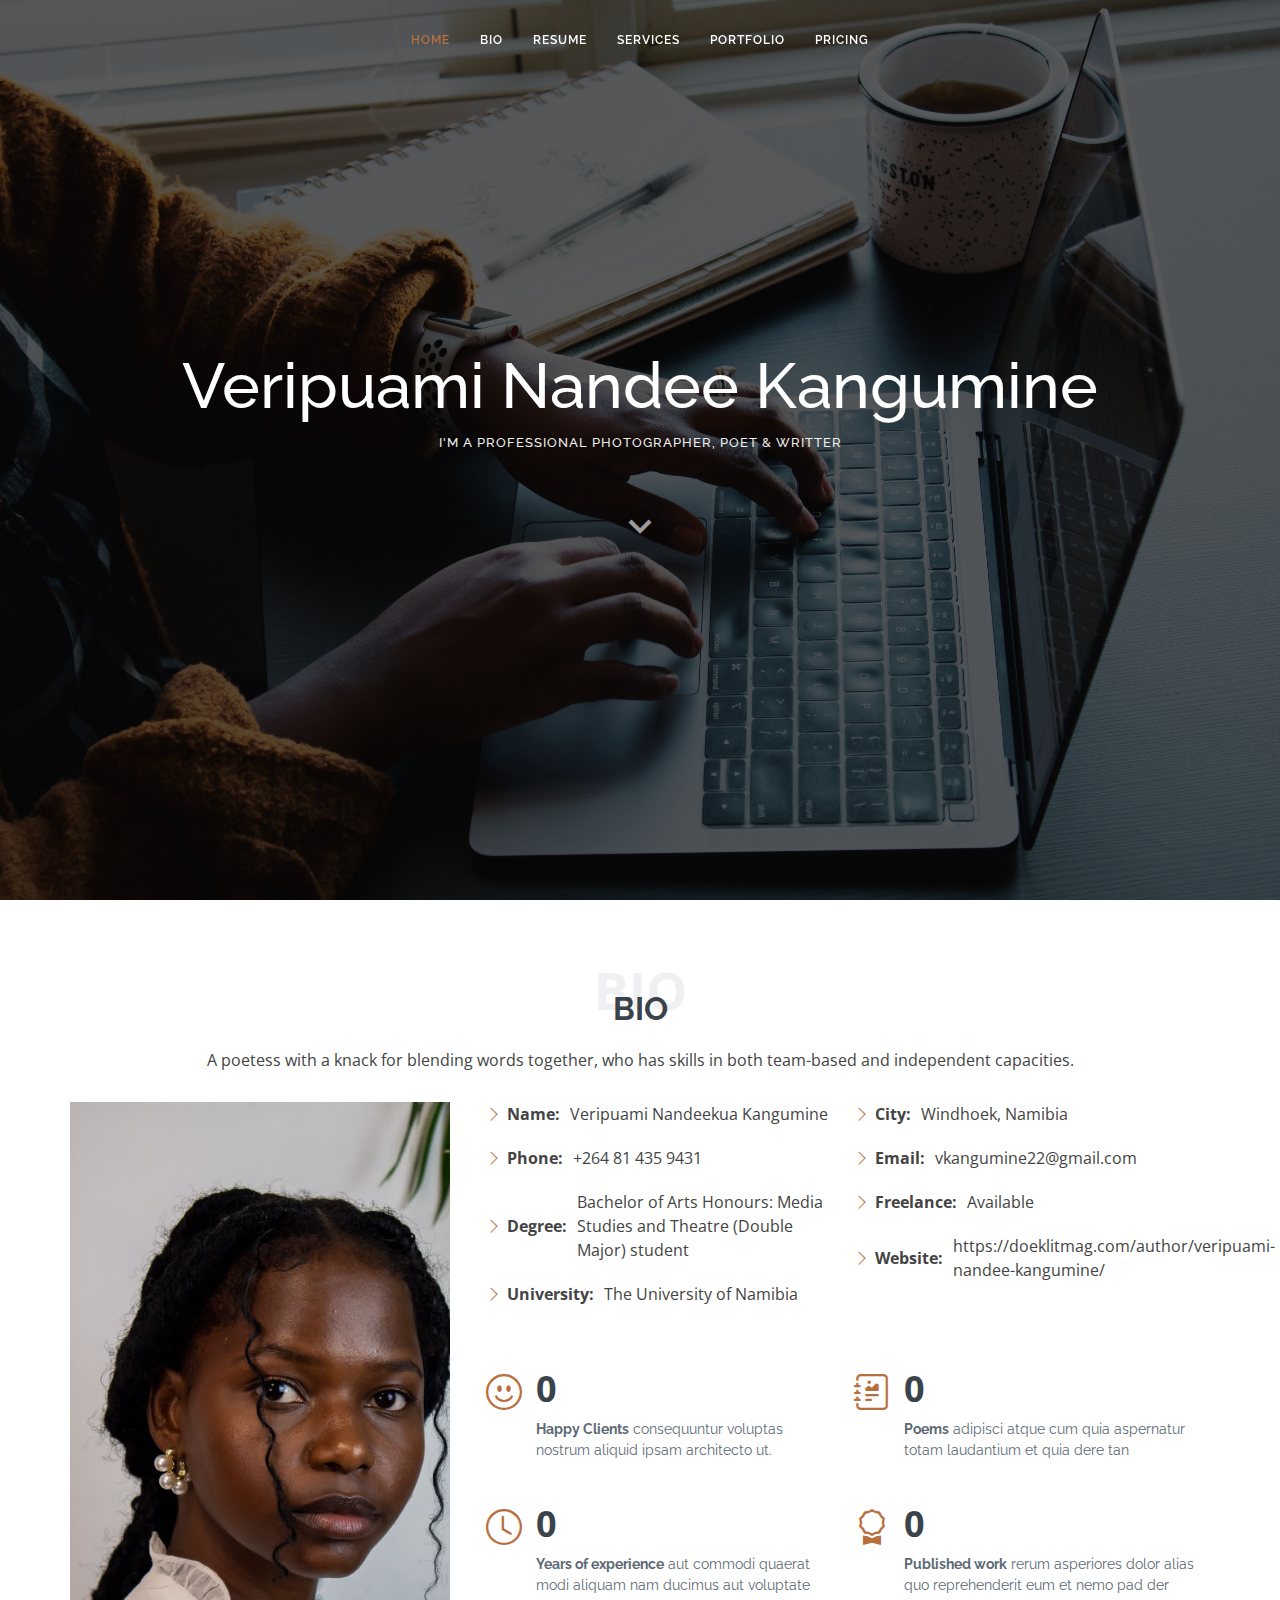
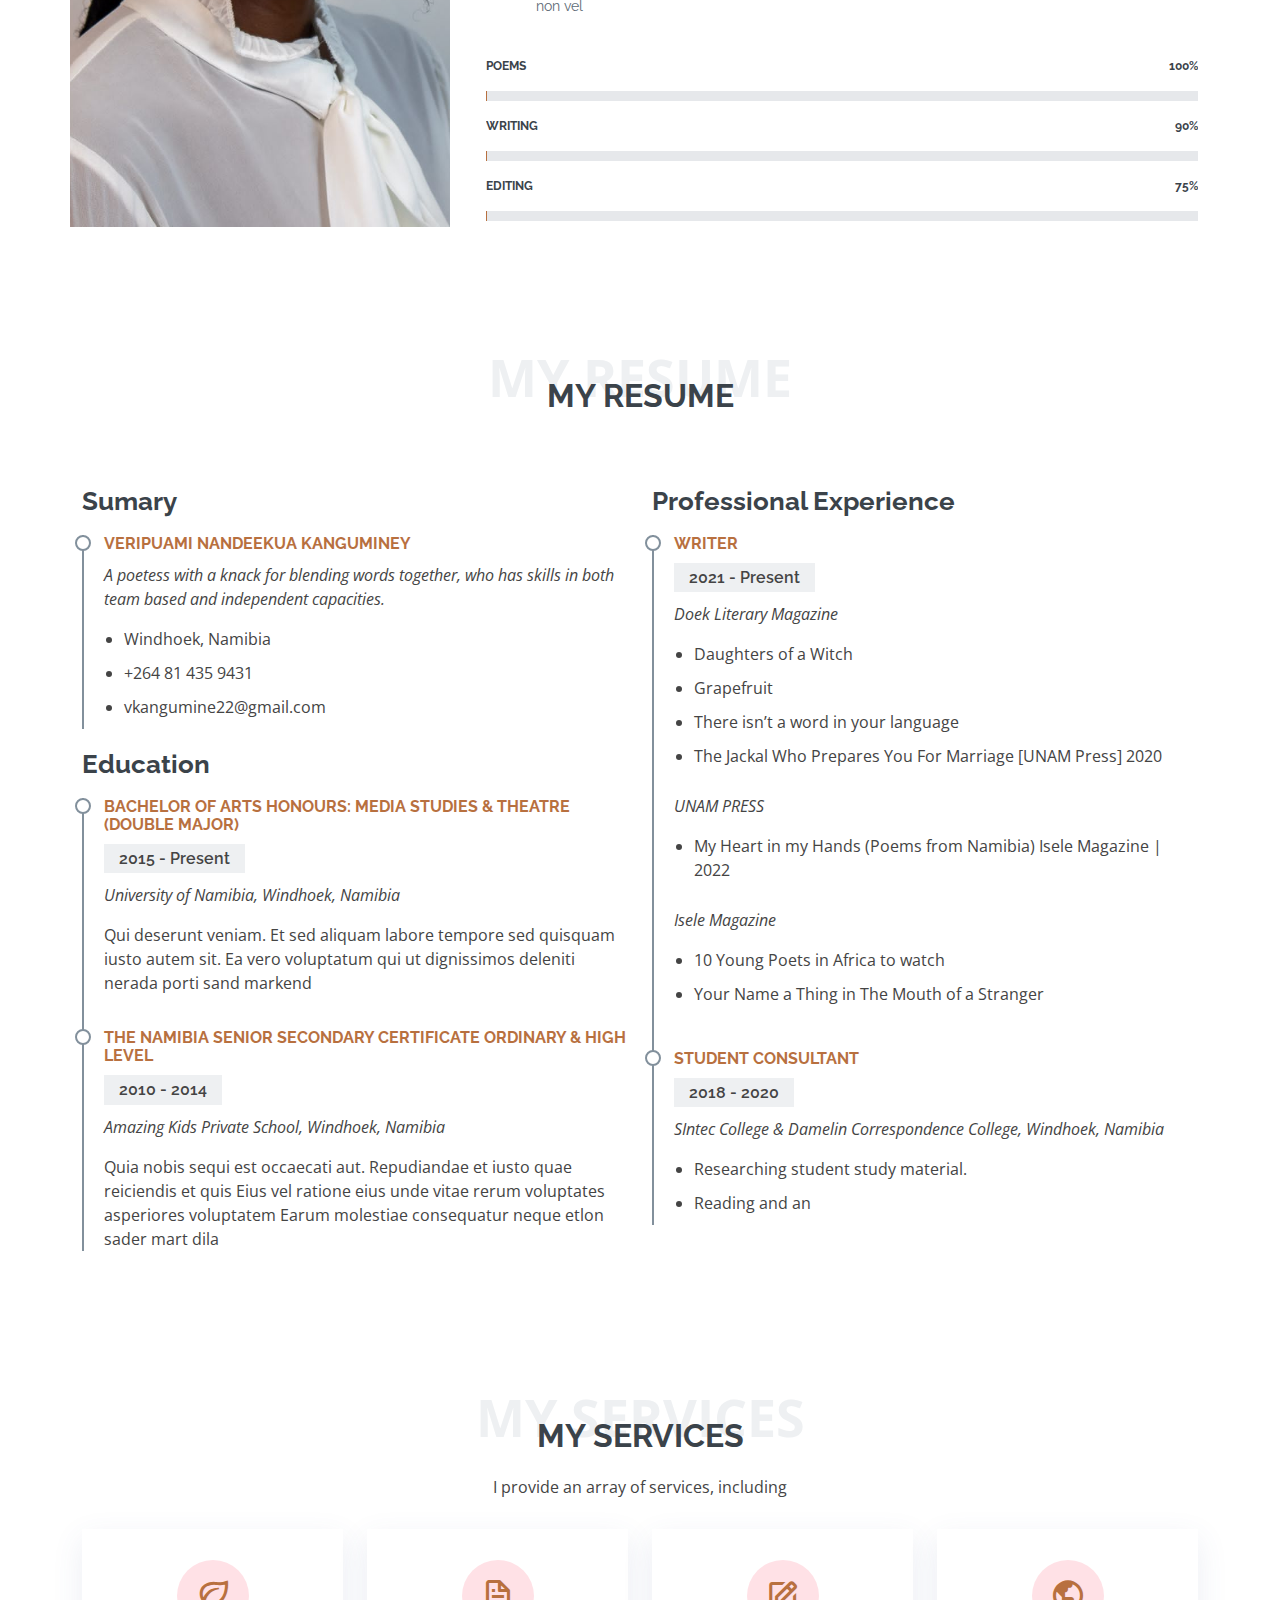
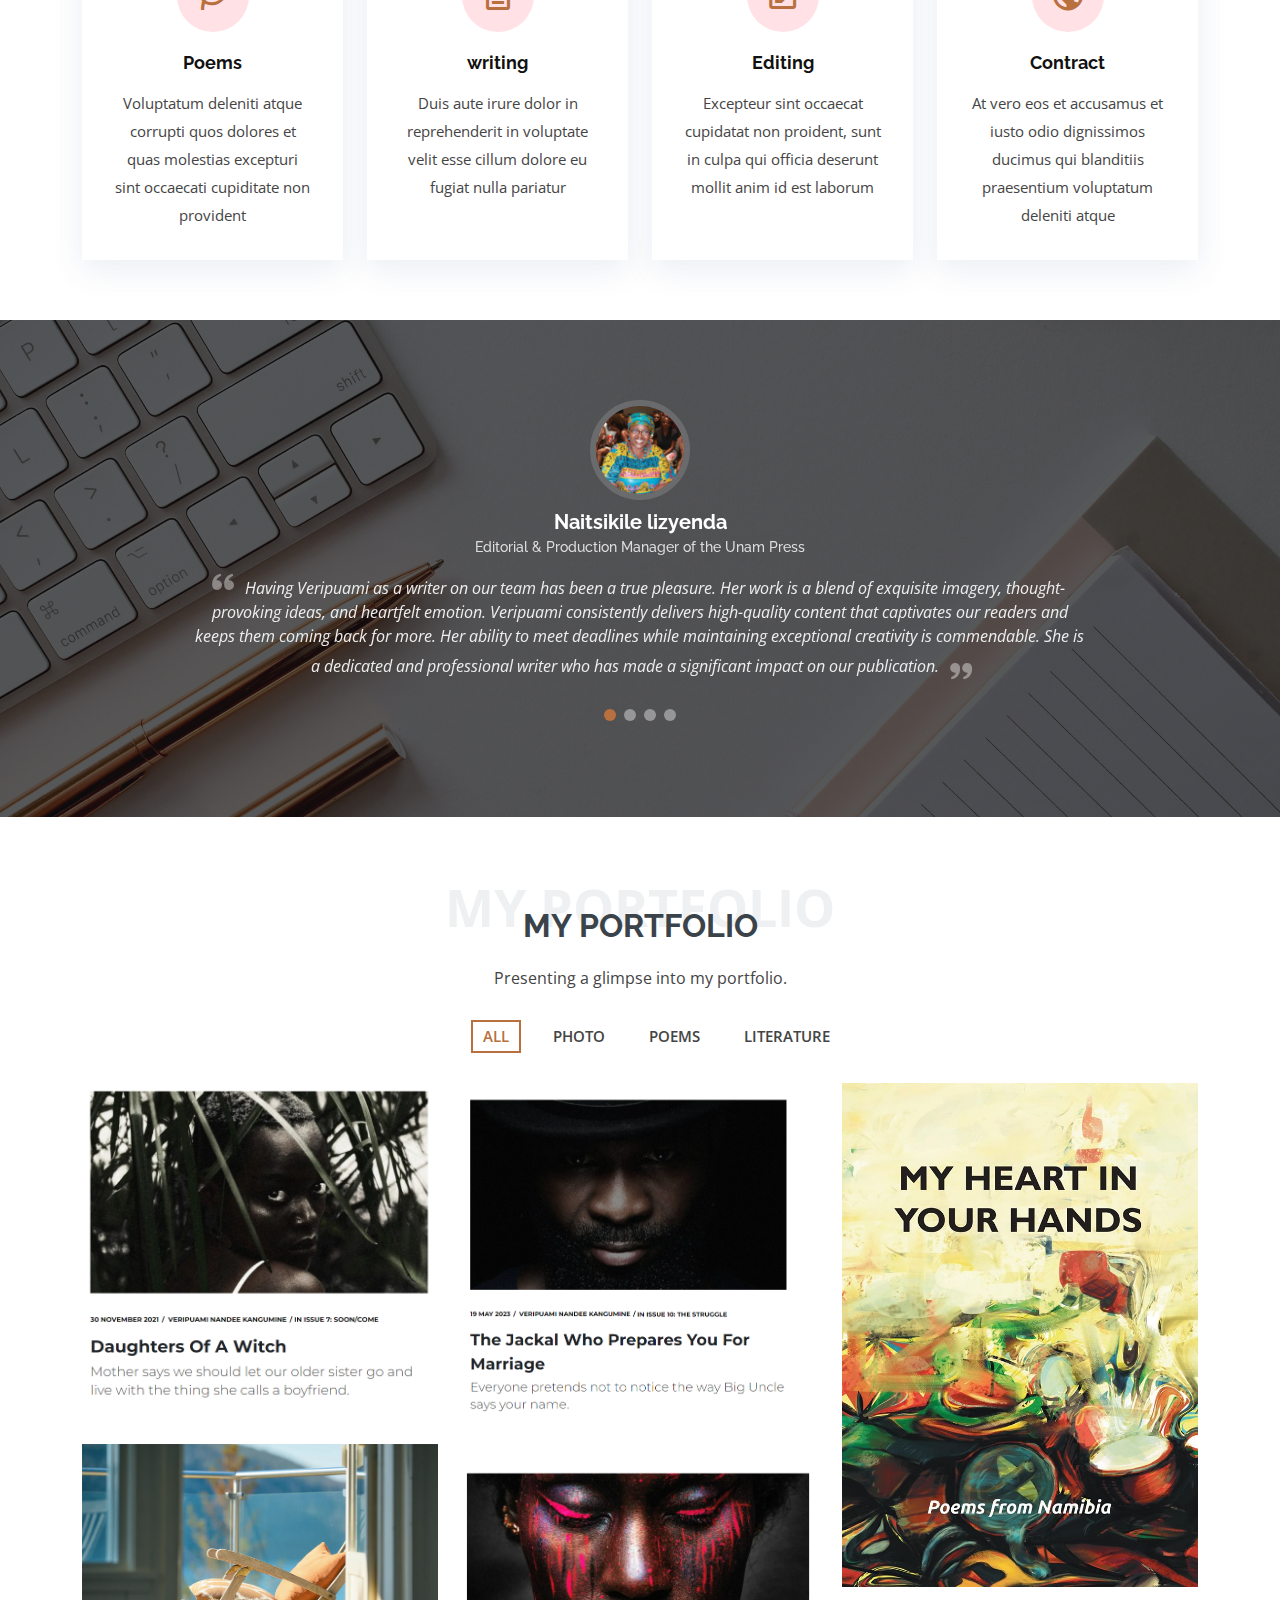
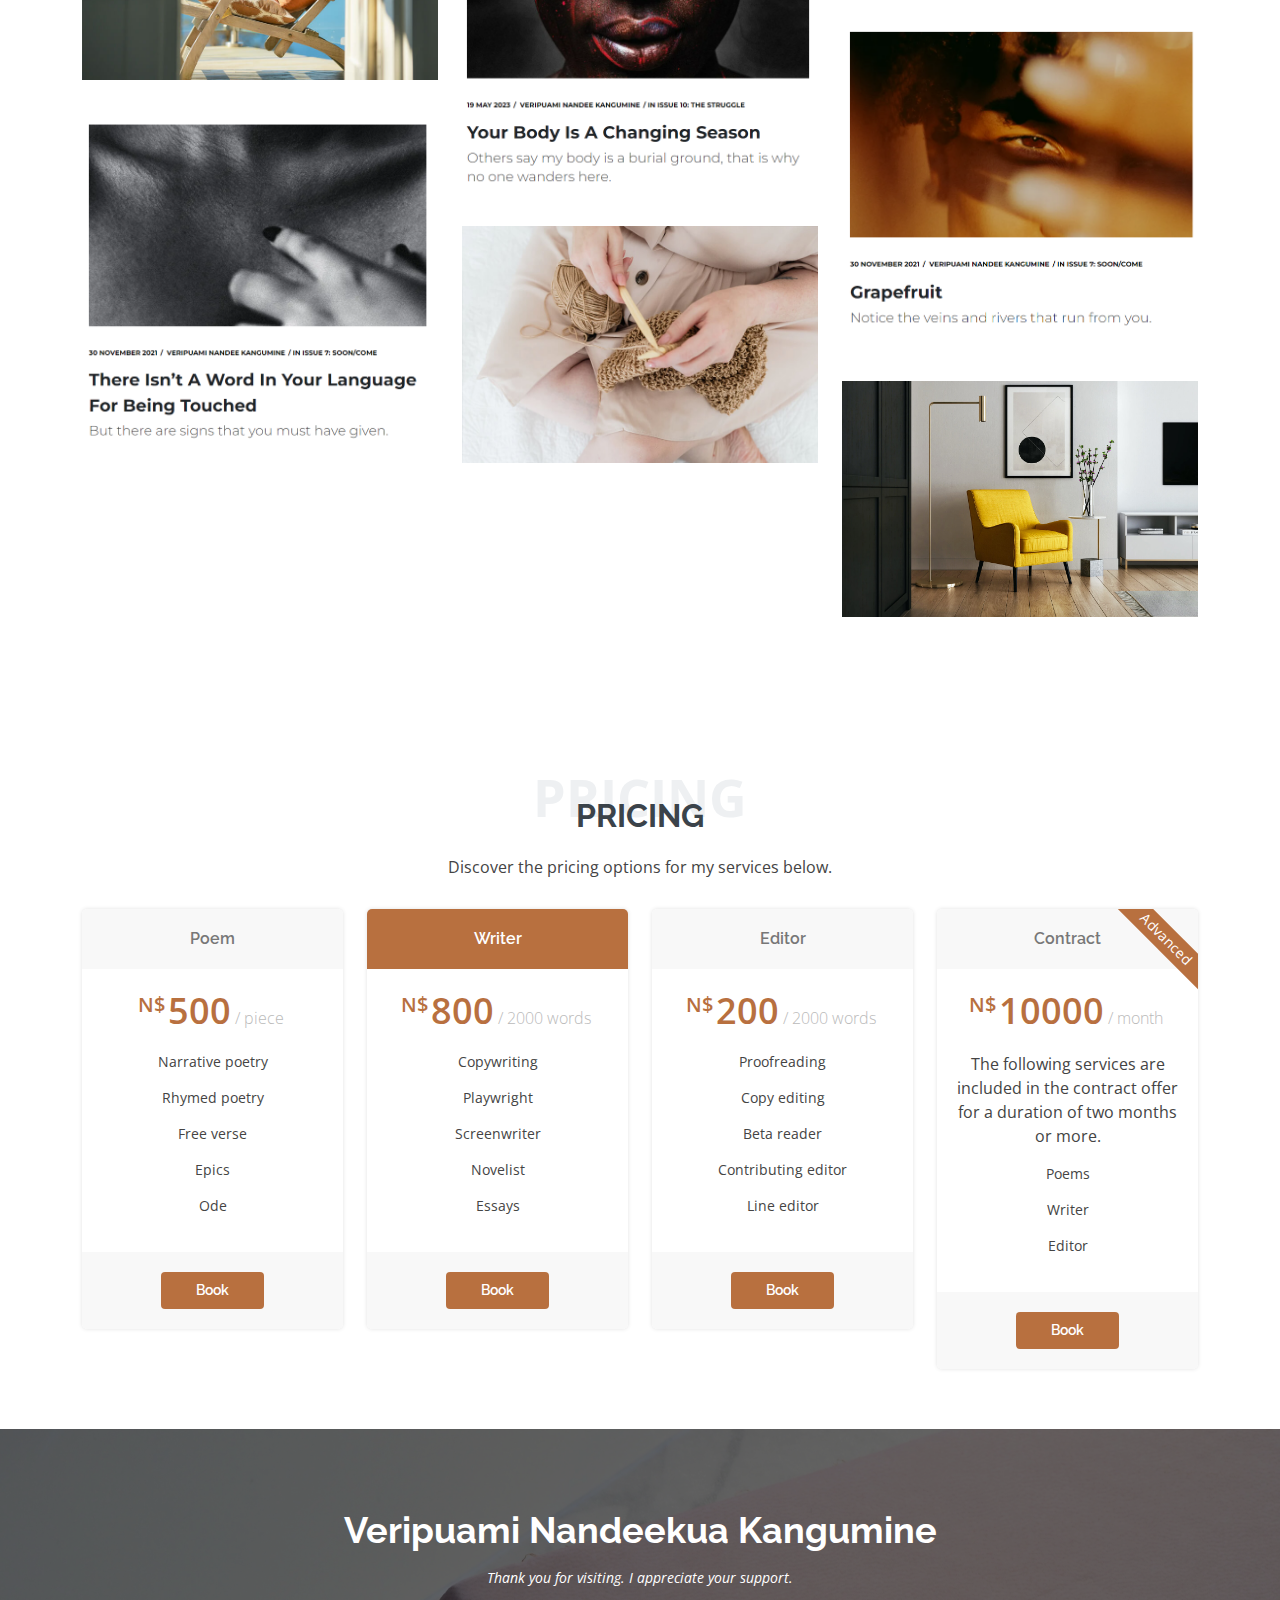
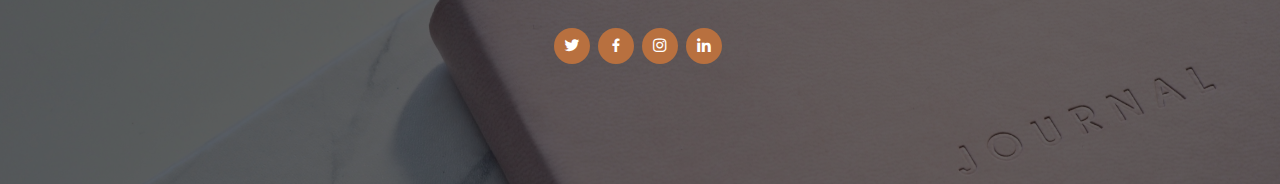
==== commit efb8d018: "Update index.html" ====
--- a/index.html
+++ b/index.html
@@ -57,7 +57,7 @@
   <!-- ======= Hero Section ======= -->
   <section id="hero">
     <div class="hero-container">
-      <h1>Veripuami Nandeekua Kangumine</h1>
+      <h1>Veripuami Nandee Kangumine</h1>
       <h2>I'm a Professional Photographer, Poet & Writter</h2>
       <a href="#about" class="btn-scroll scrollto" title="Scroll Down"><i class="bx bx-chevron-down"></i></a>
     </div>
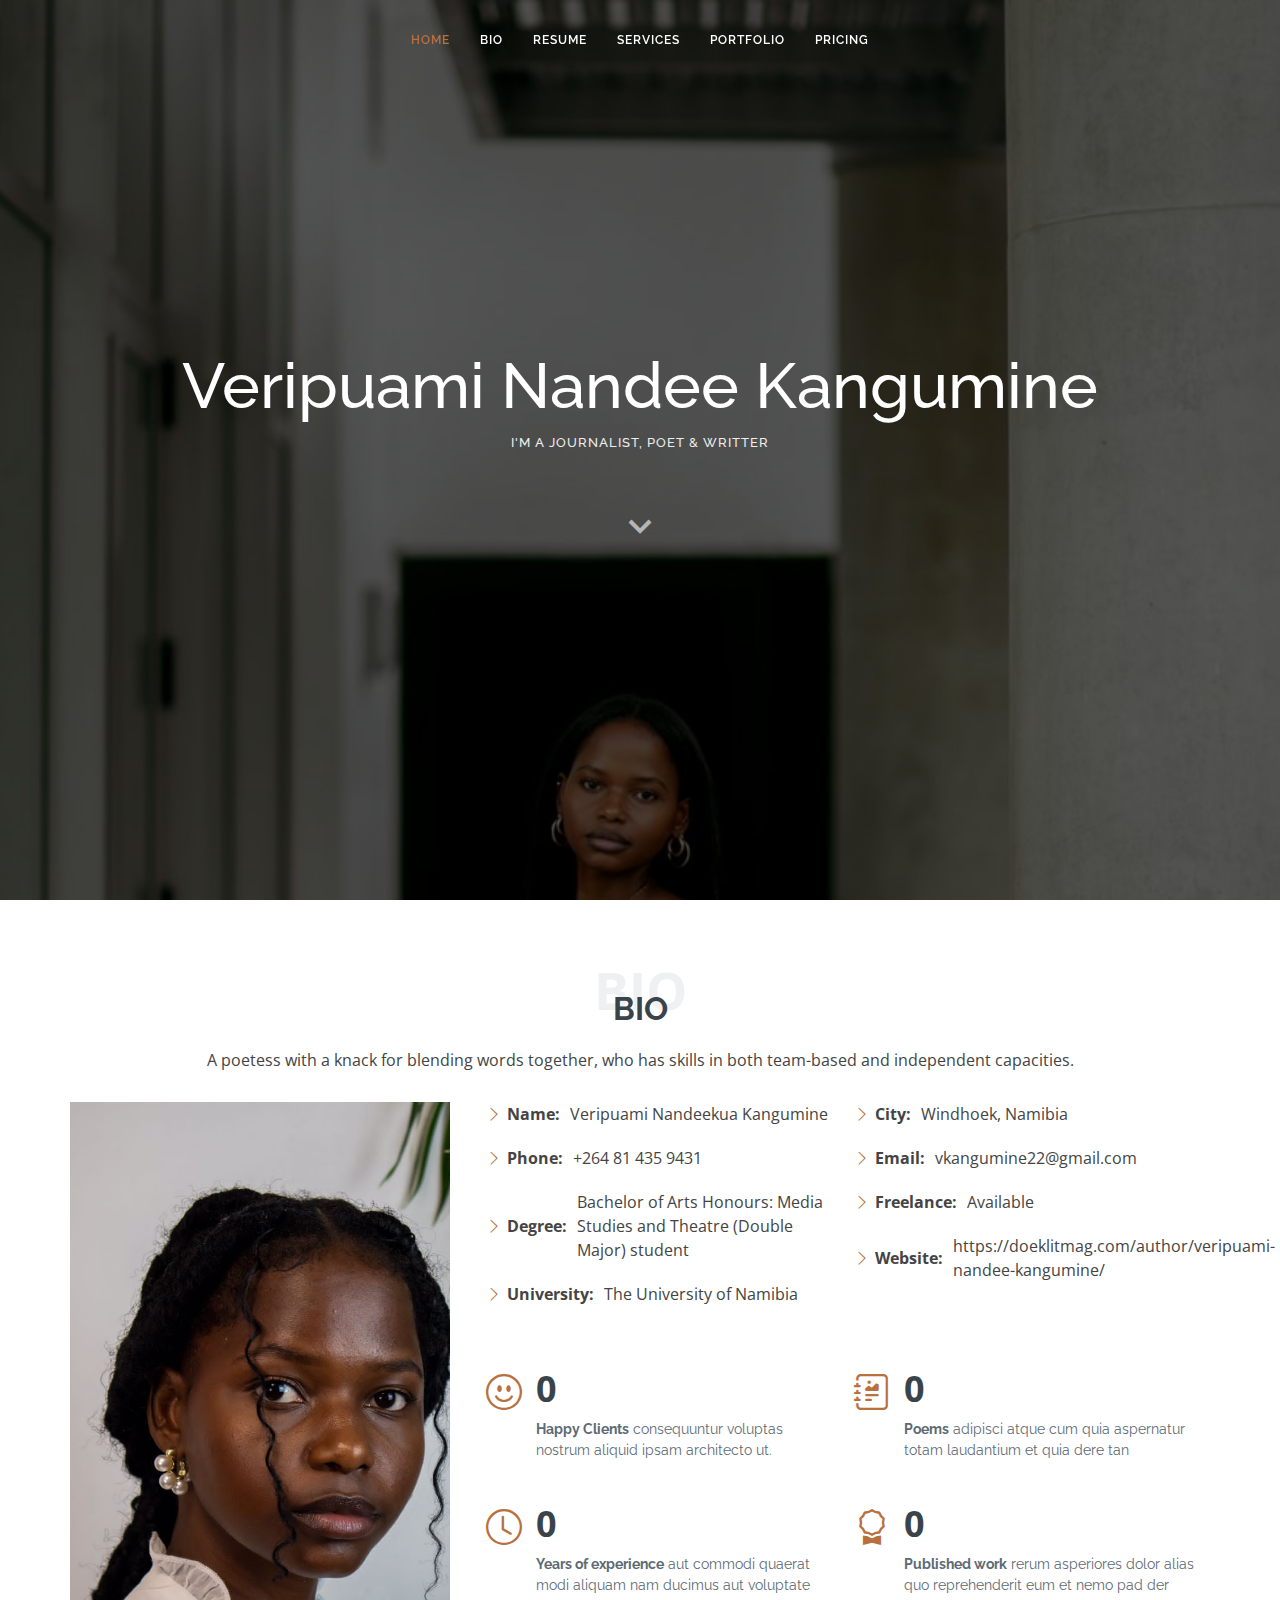
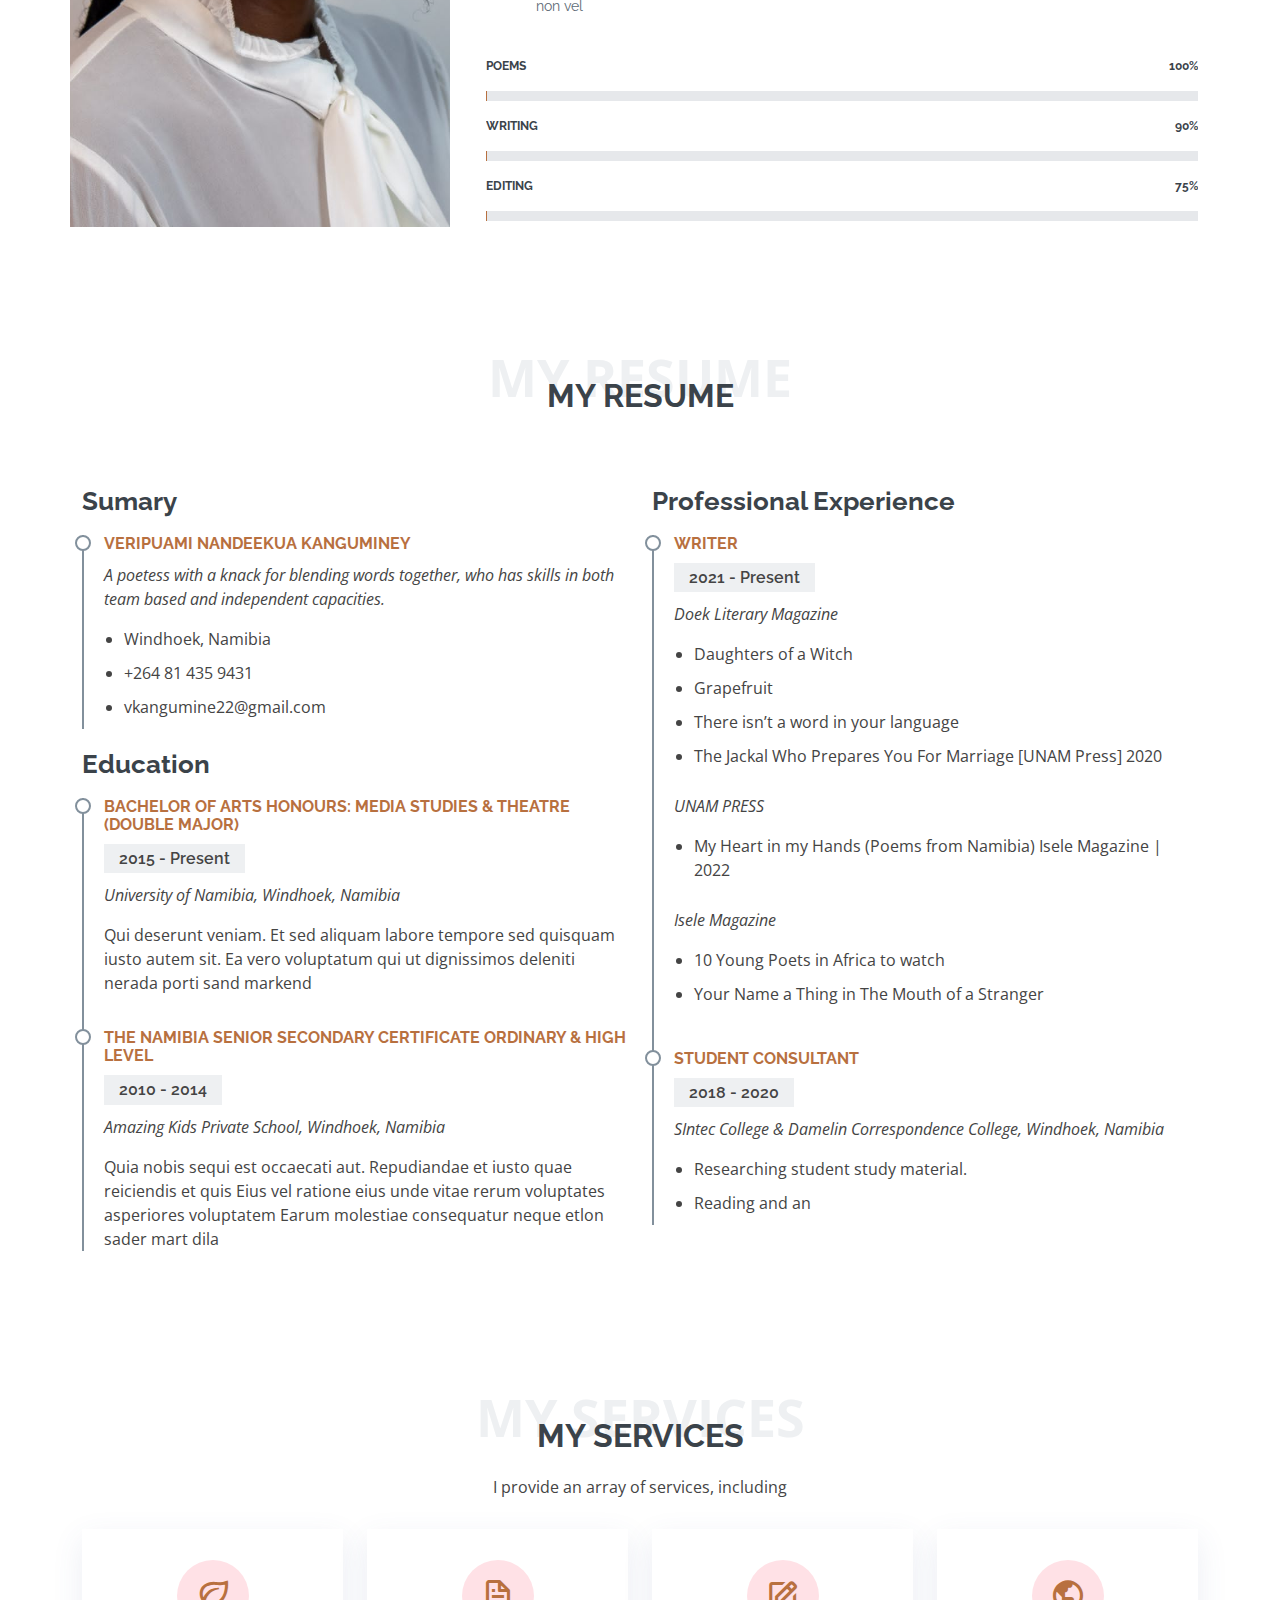
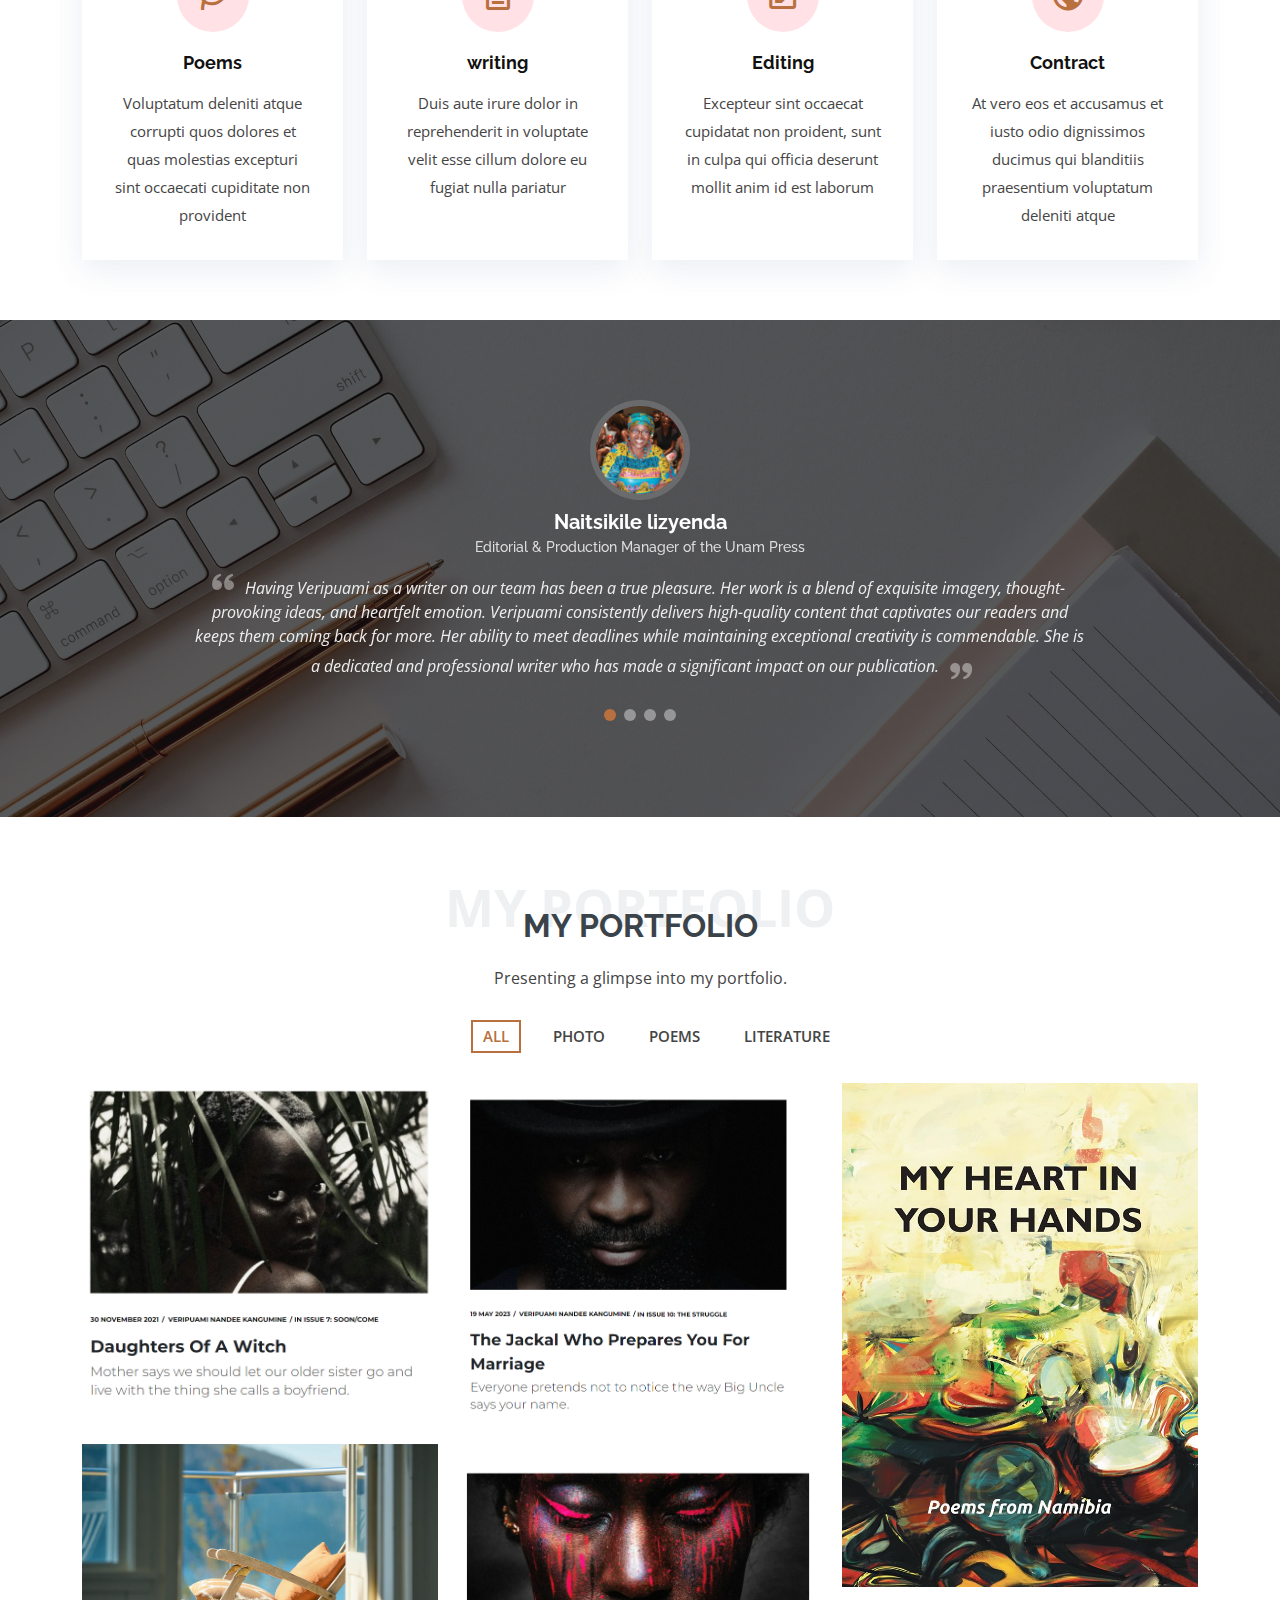
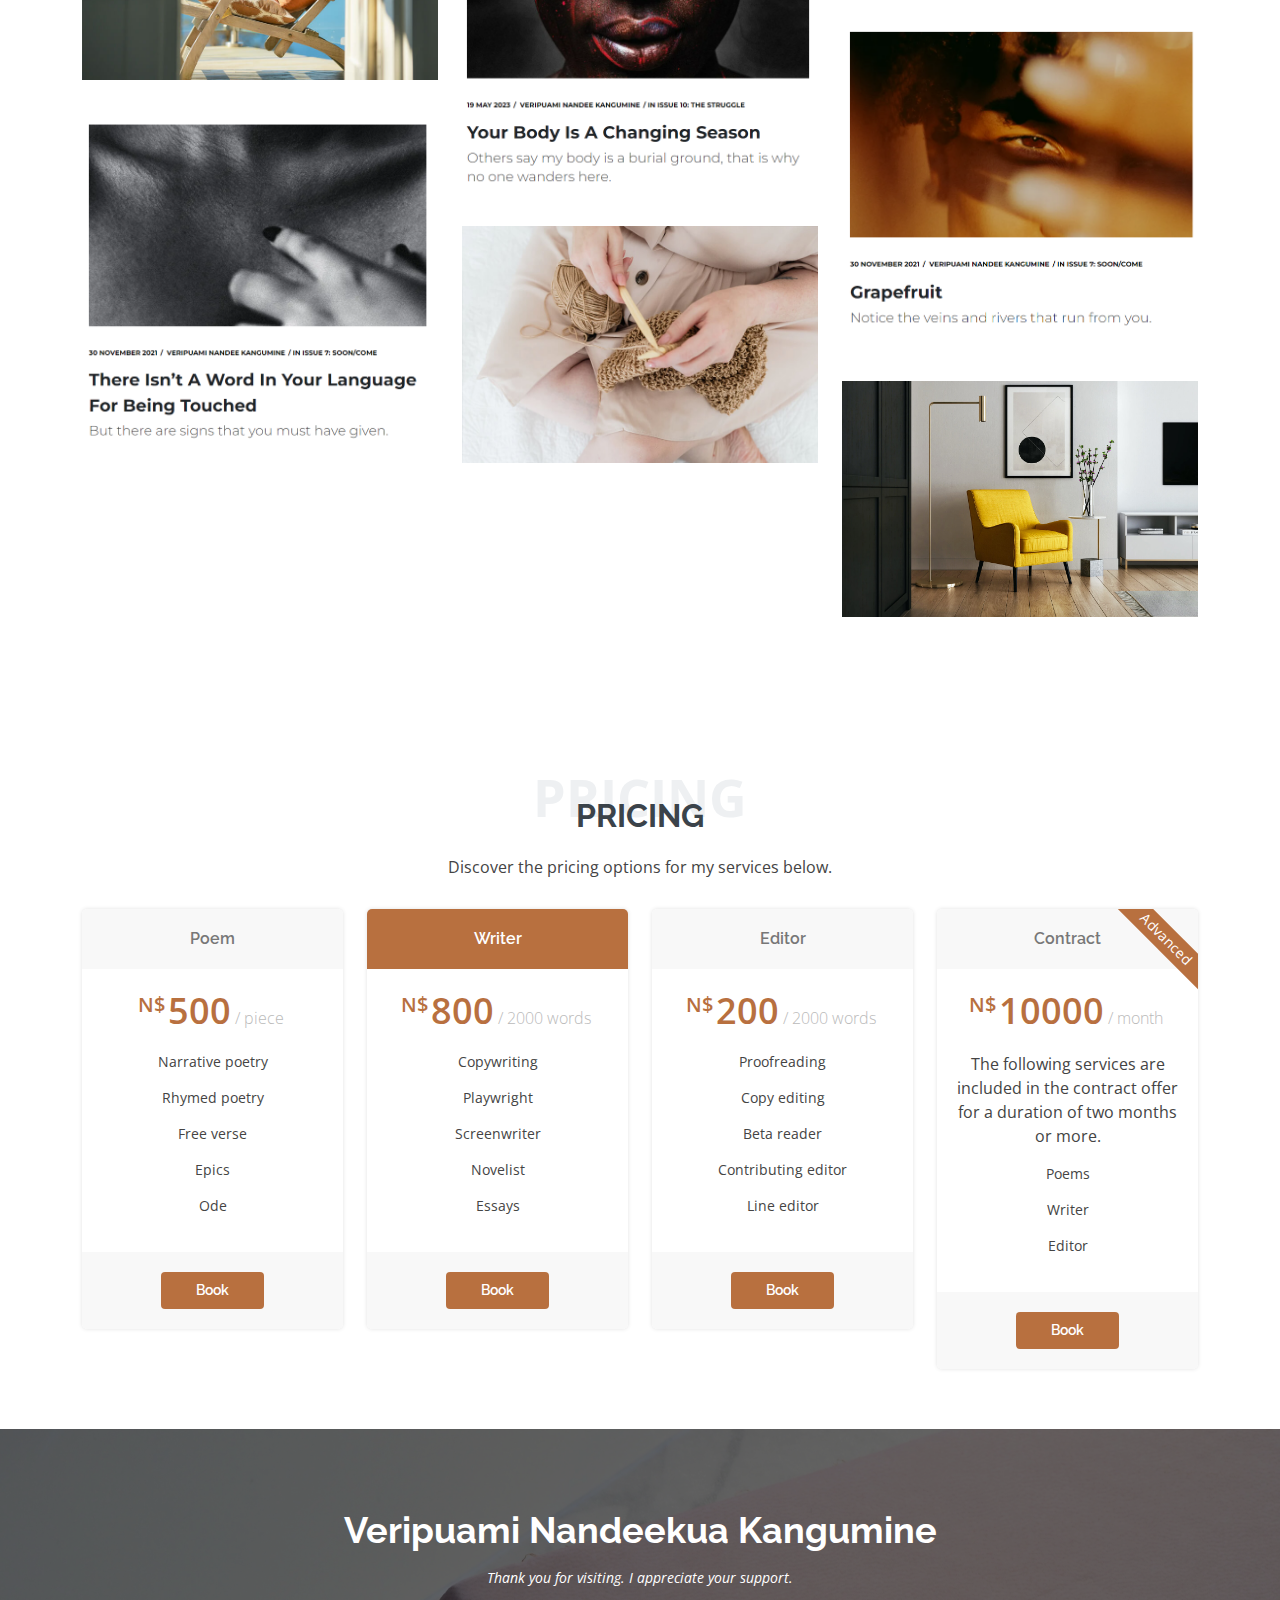
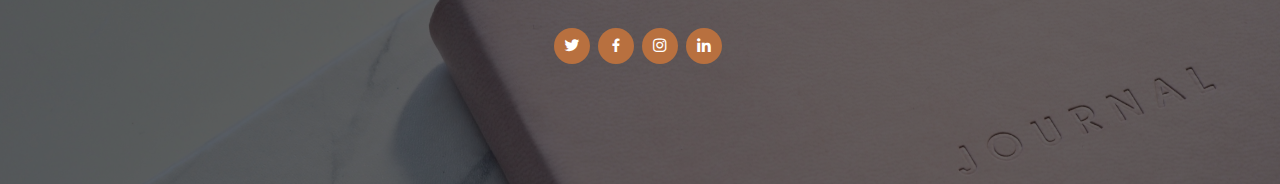
==== commit e44184a4: "Update index.html" ====
--- a/index.html
+++ b/index.html
@@ -25,14 +25,6 @@
 
   <!-- Template Main CSS File -->
   <link href="assets/css/style.css" rel="stylesheet">
-
-  <!-- =======================================================
-  * Template Name: Laura
-  * Updated: May 30 2023 with Bootstrap v5.3.0
-  * Template URL: https://bootstrapmade.com/laura-free-creative-bootstrap-theme/
-  * Author: BootstrapMade.com
-  * License: https://bootstrapmade.com/license/
-  ======================================================== -->
 </head>
 
 <body>
@@ -58,7 +50,7 @@
   <section id="hero">
     <div class="hero-container">
       <h1>Veripuami Nandee Kangumine</h1>
-      <h2>I'm a Professional Photographer, Poet & Writter</h2>
+      <h2>I'm a Journalist, Poet & Writter</h2>
       <a href="#about" class="btn-scroll scrollto" title="Scroll Down"><i class="bx bx-chevron-down"></i></a>
     </div>
   </section><!-- End Hero -->
--- a/assets/css/style.css
+++ b/assets/css/style.css
@@ -226,7 +226,7 @@
 #hero {
   width: 100%;
   height: 100vh;
-  background: url("../img/home.jpg") top right;
+  background: url("../img/home.jpeg") top right;
   background-size: cover;
   position: relative;
 }
